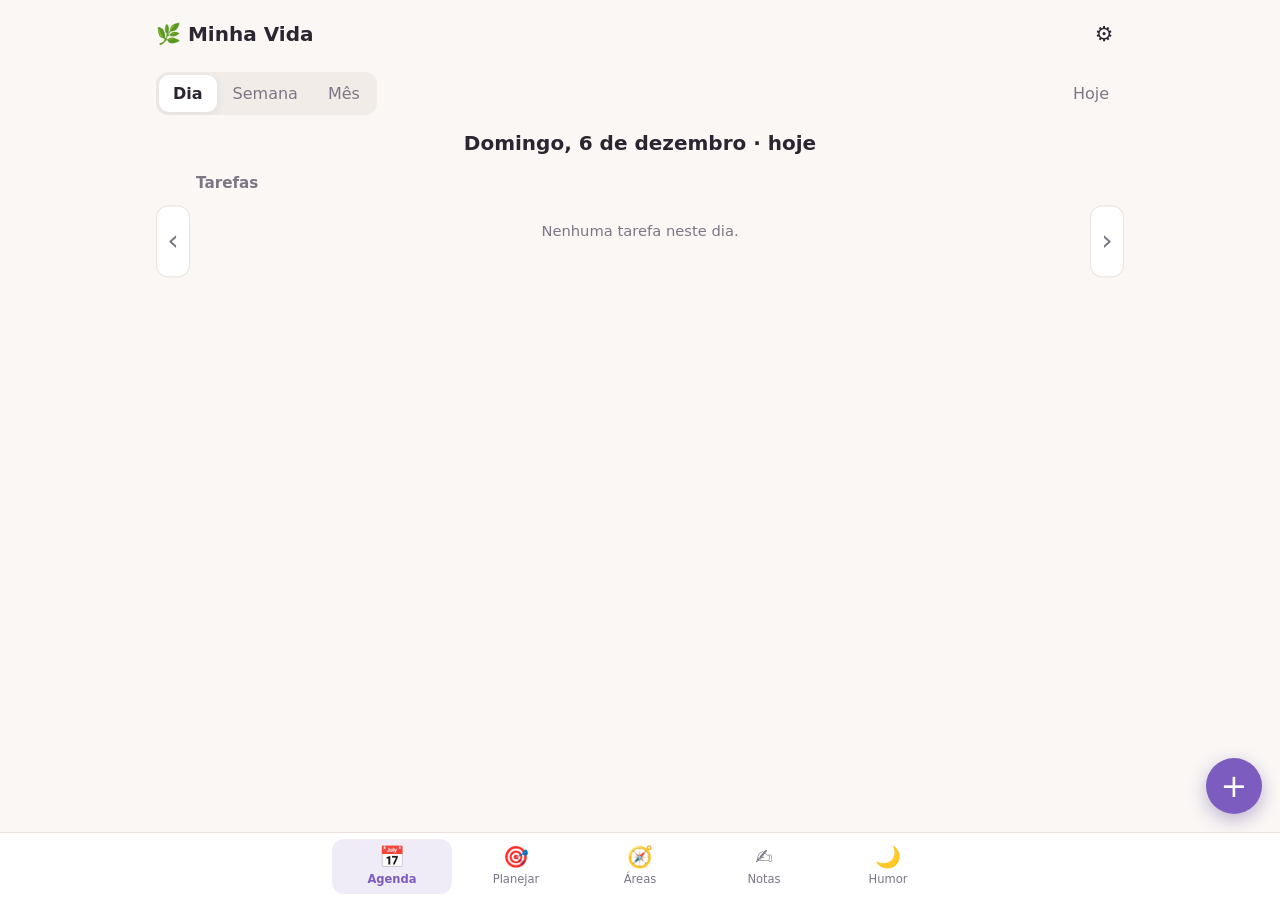
==== index.html @ b8c73d3e "Primeira versão do app Minha Vida (PWA offline, dados locais) Cinco abas: Agenda (dia/semana/mês), P" ====
<!doctype html>
<html lang="pt-BR">
<head>
  <meta charset="utf-8">
  <meta name="viewport" content="width=device-width, initial-scale=1, viewport-fit=cover">
  <title>Minha Vida</title>
  <meta name="description" content="Organize tarefas, metas, hábitos, áreas da vida, notas e humor em um só lugar.">
  <meta name="theme-color" content="#7c5cbf">
  <link rel="manifest" href="manifest.webmanifest">
  <link rel="icon" href="icons/icon.svg" type="image/svg+xml">
  <link rel="apple-touch-icon" href="icons/icon-192.png">
  <link rel="stylesheet" href="css/style.css">
</head>
<body>
  <div id="app" class="app"></div>
  <noscript>Este app precisa de JavaScript.</noscript>
  <script type="module" src="js/main.js"></script>
</body>
</html>
---- css/style.css ----
:root {
  --bg: #faf7f5; --surface: #fff; --surface-2: #f1ece8; --text: #2a2530; --muted: #7d7685; --border: #e8e1dc;
  --accent: #7c5cbf; --accent-ink: #fff; --danger: #d9534f; --shadow: 0 2px 10px rgba(60, 40, 80, .07);
  --r: 16px; --moon-dark: #3a3550; --moon-lit: #f6efc9;
}
@media (prefers-color-scheme: dark) {
  :root { --bg: #16131a; --surface: #211d27; --surface-2: #2c2733; --text: #f1ecf5; --muted: #a59dae; --border: #35303d;
    --accent: #a98bf0; --accent-ink: #1a1422; --shadow: 0 2px 12px rgba(0, 0, 0, .35); --moon-dark: #4a4560; }
}
* { box-sizing: border-box; }
html { -webkit-text-size-adjust: 100%; }
body { margin: 0; background: var(--bg); color: var(--text); font: 16px/1.45 system-ui, -apple-system, 'Segoe UI', Roboto, sans-serif; }
button, input, select, textarea { font: inherit; color: inherit; }
button { cursor: pointer; }
h1, h2, h3, p { margin: 0; }
.muted { color: var(--muted); } .small { font-size: .82rem; } .grow { flex: 1; }
.app { max-width: 1000px; margin: 0 auto; min-height: 100dvh; padding-bottom: 96px; }
.topbar { display: flex; align-items: center; justify-content: space-between; padding: 14px 16px 6px; padding-top: max(14px, env(safe-area-inset-top)); }
.topbar h1 { font-size: 1.25rem; }
.view { padding: 8px 16px 24px; }

/* nav inferior */
.tabbar { position: fixed; left: 0; right: 0; bottom: 0; z-index: 20; display: flex; justify-content: center; gap: 4px;
  padding: 6px 8px calc(6px + env(safe-area-inset-bottom)); background: color-mix(in srgb, var(--surface) 92%, transparent); backdrop-filter: blur(10px); border-top: 1px solid var(--border); }
.tab { flex: 1; max-width: 120px; display: flex; flex-direction: column; align-items: center; gap: 1px; padding: 6px 4px; border: 0; background: none; border-radius: 12px; font-size: .72rem; color: var(--muted); }
.tab .ico { font-size: 1.3rem; line-height: 1.2; }
.tab.on { color: var(--accent); background: color-mix(in srgb, var(--accent) 12%, transparent); font-weight: 600; }

/* botões e controles */
.btn { border: 1px solid var(--border); background: var(--surface); border-radius: 12px; padding: 9px 14px; font-weight: 500; }
.btn:hover { background: var(--surface-2); }
.btn.primary { background: var(--accent); color: var(--accent-ink); border-color: transparent; }
.btn.primary:hover { filter: brightness(1.08); }
.btn.ghost { background: transparent; border-color: transparent; color: var(--muted); }
.btn.danger { color: var(--danger); border-color: color-mix(in srgb, var(--danger) 40%, transparent); background: transparent; }
.btn.sm { padding: 6px 11px; font-size: .86rem; border-radius: 10px; }
.icon-btn { width: 40px; height: 40px; border: 0; background: transparent; border-radius: 50%; font-size: 1.3rem; }
.icon-btn:hover { background: var(--surface-2); }
:focus-visible { outline: 2px solid var(--accent); outline-offset: 2px; }
.select, .search, .form input:not([type=checkbox]), .form select, .form textarea, textarea, .note-title {
  width: 100%; border: 1px solid var(--border); background: var(--surface); border-radius: 12px; padding: 10px 12px; }
.select { width: auto; padding: 8px 10px; }
.select.tiny { padding: 4px 6px; font-size: .8rem; }
textarea { resize: vertical; }
.seg, .subtabs { display: inline-flex; background: var(--surface-2); border-radius: 12px; padding: 3px; gap: 2px; max-width: 100%; overflow-x: auto; }
.seg button, .subtabs button { border: 0; background: transparent; padding: 7px 14px; border-radius: 10px; white-space: nowrap; color: var(--muted); }
.seg button.on, .subtabs button.on { background: var(--surface); color: var(--text); font-weight: 600; box-shadow: var(--shadow); }
.subtabs { display: flex; margin: 4px 0 14px; }
.subtabs button { flex: 1; }
.toolbar { display: flex; gap: 8px; align-items: center; justify-content: space-between; flex-wrap: wrap; margin: 4px 0 12px; }
.view-head { display: flex; gap: 12px; align-items: center; justify-content: space-between; margin-bottom: 14px; }
.view-head p { font-size: .9rem; }
.fab { position: fixed; right: 18px; bottom: calc(86px + env(safe-area-inset-bottom)); z-index: 15; width: 56px; height: 56px; border-radius: 50%;
  border: 0; background: var(--accent); color: var(--accent-ink); font-size: 2rem; line-height: 1; box-shadow: 0 6px 18px rgba(80, 50, 140, .35); }

/* cards e listas */
.card { background: var(--surface); border: 1px solid var(--border); border-radius: var(--r); padding: 14px; box-shadow: var(--shadow); }
.grid { display: grid; grid-template-columns: repeat(auto-fill, minmax(290px, 1fr)); gap: 12px; }
.sec { margin: 0 0 18px; } .sec-head { display: flex; justify-content: space-between; align-items: center; margin-bottom: 8px; }
.sec h3 { font-size: .95rem; color: var(--muted); text-transform: none; font-weight: 600; }
.rows { display: flex; flex-direction: column; gap: 6px; }
.row { display: flex; align-items: flex-start; gap: 10px; background: var(--surface); border: 1px solid var(--border); border-radius: 12px; padding: 9px 12px; }
.card .row { background: var(--surface-2); border-color: transparent; }
.row-main { flex: 1; min-width: 0; cursor: pointer; }
.row-title { overflow-wrap: anywhere; }
.row.done .row-title { text-decoration: line-through; color: var(--muted); }
.row-meta { display: flex; flex-wrap: wrap; gap: 5px; margin-top: 3px; align-items: center; }
.row.link { align-items: center; } .row.ev { cursor: pointer; align-items: center; }
.ev-ico { font-size: 1.2rem; }
.time { font-size: .78rem; color: var(--muted); background: var(--surface-2); border-radius: 8px; padding: 1px 7px; }
.card .time { background: var(--surface); }
.check { flex: none; width: 24px; height: 24px; margin-top: 1px; border-radius: 50%; border: 2px solid var(--border); background: var(--surface); color: var(--accent-ink); font-size: .8rem; display: grid; place-items: center; padding: 0; }
.check.on { background: var(--accent); border-color: var(--accent); }
.chip { --c: var(--muted); display: inline-block; max-width: 100%; overflow: hidden; text-overflow: ellipsis; white-space: nowrap; font-size: .76rem; padding: 1px 9px; border-radius: 99px;
  background: color-mix(in srgb, var(--c) 16%, transparent); color: color-mix(in srgb, var(--c) 70%, var(--text)); }
.empty { color: var(--muted); text-align: center; padding: 18px 8px; font-size: .92rem; }
.bar { height: 9px; background: var(--surface-2); border-radius: 9px; overflow: hidden; }
.bar i { display: block; height: 100%; border-radius: 9px; transition: width .3s; }

/* metas */
.goal { border-left: 5px solid var(--c, var(--accent)); display: flex; flex-direction: column; gap: 9px; }
.goal.is-done { opacity: .85; }
.goal-top { display: flex; gap: 6px; flex-wrap: wrap; align-items: center; }
.goal-title { font-size: 1.05rem; }
.goal-nums { display: flex; justify-content: space-between; font-size: .88rem; margin-top: 5px; }
.why { font-size: .86rem; color: var(--muted); font-style: italic; }
.pace { font-size: .74rem; } .pace.ok { color: #3f9c7c; } .pace.late { color: #d9774a; }
.goal-det summary { cursor: pointer; font-size: .84rem; color: var(--muted); padding: 4px 0; }
.goal-det .rows { margin-top: 6px; }
.actions { display: flex; gap: 6px; flex-wrap: wrap; margin-top: 2px; }
.habit-top { display: flex; justify-content: space-between; align-items: center; gap: 8px; margin-bottom: 4px; }
.habit-top h3 { font-size: 1rem; color: var(--text); }
.strip { display: flex; gap: 6px; margin-top: 10px; }
.dot { flex: 1; aspect-ratio: 1; max-width: 42px; border-radius: 50%; border: 2px solid var(--border); background: var(--surface); font-size: .75rem; color: var(--muted); padding: 0; }
.dot.on { background: var(--accent); border-color: var(--accent); color: var(--accent-ink); font-weight: 700; }
.dot.now { border-color: var(--accent); } .dot.off { opacity: .35; cursor: default; }
.routine.off { opacity: .55; } .routine .rows { margin: 10px 0; }
.switch { display: flex; align-items: center; gap: 6px; font-size: .82rem; color: var(--muted); }

/* dias da semana (form) */
.days { display: flex; gap: 6px; }
.day { width: 38px; height: 38px; border-radius: 50%; border: 1px solid var(--border); background: var(--surface); color: var(--muted); padding: 0; font-weight: 600; display: grid; place-items: center; }
.day.on { background: var(--accent); color: var(--accent-ink); border-color: transparent; }
span.day { width: 30px; height: 30px; font-size: .8rem; }
.days.ro { margin-bottom: 4px; }
.swatches { display: flex; gap: 8px; flex-wrap: wrap; }
.sw { width: 30px; height: 30px; border-radius: 50%; border: 2px solid transparent; padding: 0; }
.sw.on { border-color: var(--text); box-shadow: 0 0 0 2px var(--surface) inset; }

/* modal */
.overlay { position: fixed; inset: 0; z-index: 50; background: rgba(20, 12, 30, .5); display: flex; align-items: flex-end; justify-content: center; }
.sheet { width: 100%; max-width: 520px; max-height: 92dvh; display: flex; flex-direction: column; background: var(--bg); border-radius: 22px 22px 0 0; animation: up .2s ease-out; }
@keyframes up { from { transform: translateY(30px); opacity: 0; } }
@media (min-width: 640px) { .overlay { align-items: center; } .sheet { border-radius: 22px; } }
.sheet-head { display: flex; justify-content: space-between; align-items: center; padding: 12px 12px 4px 20px; }
.sheet-body { padding: 8px 20px 20px; overflow: auto; }
.form { display: flex; flex-direction: column; gap: 12px; }
.field { display: flex; flex-direction: column; gap: 4px; } .field.inline { flex-direction: row; align-items: center; gap: 8px; }
.lbl { font-size: .84rem; color: var(--muted); font-weight: 500; }
.err { color: var(--danger); min-height: 0; } .err:empty { display: none; }
.hint { font-size: .86rem; color: var(--muted); background: var(--surface-2); padding: 8px 12px; border-radius: 10px; }
.form-foot { display: flex; gap: 8px; margin-top: 6px; }
.menu { display: flex; flex-direction: column; gap: 8px; } .menu-item { text-align: left; padding: 14px; font-size: 1rem; }
.toast { position: fixed; left: 50%; bottom: 110px; transform: translateX(-50%); z-index: 60; background: var(--text); color: var(--bg); padding: 10px 16px; border-radius: 99px; font-size: .9rem; transition: opacity .35s; }
.toast.out { opacity: 0; }

/* agenda */
.lateral { display: grid; grid-template-columns: 34px 1fr 34px; gap: 6px; align-items: start; }
.side-nav { position: sticky; top: 40vh; height: 72px; border: 1px solid var(--border); background: var(--surface); border-radius: 12px; font-size: 1.8rem; color: var(--muted); padding: 0; }
.side-nav:hover { background: var(--surface-2); color: var(--accent); }
.lateral-body { min-width: 0; }
.period { font-size: 1.25rem; text-align: center; margin: 2px 0 14px; }
.week { display: grid; grid-template-columns: repeat(auto-fit, minmax(210px, 1fr)); gap: 8px; }
.daycard { background: var(--surface); border: 1px solid var(--border); border-radius: 14px; padding: 10px; cursor: pointer; min-height: 80px; display: flex; flex-direction: column; gap: 4px; }
.daycard.is-today { border-color: var(--accent); box-shadow: 0 0 0 1px var(--accent); }
.daycard-head { display: flex; justify-content: space-between; align-items: baseline; color: var(--muted); text-transform: uppercase; font-size: .78rem; }
.daycard-head b { font-size: 1.15rem; color: var(--text); }
.mini { font-size: .82rem; padding: 3px 7px; border-radius: 8px; background: var(--surface-2); overflow-wrap: anywhere; }
.mini.ev { background: color-mix(in srgb, #e5707e 16%, transparent); } .mini.tk.done { text-decoration: line-through; color: var(--muted); }
.mini.muted { background: none; padding: 0 2px; }
.month-head, .month-grid { display: grid; grid-template-columns: repeat(7, 1fr); gap: 3px; }
.month-head span { text-align: center; font-size: .75rem; color: var(--muted); text-transform: uppercase; padding-bottom: 3px; }
.cell { min-height: 84px; background: var(--surface); border: 1px solid var(--border); border-radius: 10px; padding: 4px; display: flex; flex-direction: column; gap: 2px; text-align: left; overflow: hidden; }
.cell.blank { background: transparent; border: 0; } .cell.is-today { border-color: var(--accent); box-shadow: 0 0 0 1px var(--accent); }
.cell .num { font-size: .82rem; font-weight: 600; }
.chip-mini { font-size: .68rem; line-height: 1.25; padding: 0 4px; border-radius: 4px; background: var(--surface-2); white-space: nowrap; overflow: hidden; text-overflow: ellipsis; }
.chip-mini.ev { background: color-mix(in srgb, #e5707e 22%, transparent); } .chip-mini.done { text-decoration: line-through; opacity: .6; }
.more { font-size: .68rem; color: var(--muted); }
@media (max-width: 560px) {
  .view { padding-inline: 10px; } .lateral { grid-template-columns: 26px 1fr 26px; gap: 4px; } .side-nav { font-size: 1.4rem; }
  .chip-mini { font-size: 0; height: 5px; padding: 0; } .cell { min-height: 58px; } .more { font-size: .6rem; }
  .view-head { flex-direction: column; align-items: stretch; }
}

/* áreas */
.area-grid { display: grid; grid-template-columns: repeat(auto-fill, minmax(180px, 1fr)); gap: 12px; }
.area-card { --c: var(--accent); position: relative; text-align: left; display: flex; flex-direction: column; gap: 4px; padding: 16px; min-height: 150px;
  background: linear-gradient(160deg, color-mix(in srgb, var(--c) 20%, var(--surface)), var(--surface) 70%); border: 1px solid color-mix(in srgb, var(--c) 35%, var(--border)); border-radius: 20px; }
.area-emoji { font-size: 2rem; } .area-card .ring { position: absolute; right: 10px; top: 10px; }
.area-card b { margin-top: 2px; }
.ring-t { font-size: 13px; font-weight: 700; fill: var(--text); }
.area-head { display: flex; align-items: center; gap: 8px; margin-bottom: 12px; } .area-head h2 { flex: 1; text-align: center; font-size: 1.2rem; }
.area-summary { display: flex; align-items: center; gap: 14px; margin-bottom: 16px; border-left: 5px solid var(--c); }

/* notas */
.search { flex: 1; }
.notes-grid { display: grid; grid-template-columns: repeat(auto-fill, minmax(220px, 1fr)); gap: 12px; }
.note-card { cursor: pointer; display: flex; flex-direction: column; gap: 6px; min-height: 120px; } .note-card h3 { font-size: 1rem; }
.note-card p { font-size: .88rem; color: var(--muted); overflow-wrap: anywhere; flex: 1; }
.note-title { font-size: 1.3rem; font-weight: 700; margin-bottom: 10px; } .note-body { min-height: 55dvh; line-height: 1.6; }
.journal .card { display: flex; flex-direction: column; gap: 12px; margin-bottom: 18px; }
.mood-nav { display: flex; align-items: center; justify-content: center; gap: 6px; margin-bottom: 14px; flex-wrap: wrap; }
.mood-nav h2 { font-size: 1.15rem; min-width: 170px; text-align: center; }

/* humor e mandala */
.mood-main { display: grid; grid-template-columns: minmax(280px, 1.1fr) 1fr; gap: 18px; align-items: start; }
@media (max-width: 760px) { .mood-main { grid-template-columns: 1fr; } }
.mandala-wrap { max-width: 520px; margin: 0 auto; width: 100%; } .mandala { width: 100%; height: auto; display: block; }
.m-line { fill: none; stroke: var(--border); stroke-dasharray: 2 5; }
.m-day { cursor: pointer; outline: none; } .m-sec { stroke: var(--bg); stroke-width: 1; transition: opacity .15s; } .m-day:hover .m-sec { opacity: .8; }
.m-day.sel .m-sec { stroke: var(--text); stroke-width: 3; } .m-day.now .m-num { font-weight: 800; fill: var(--accent); }
.m-num { font-size: 9px; fill: var(--muted); pointer-events: none; }
.m-phase { font-size: 15px; font-weight: 700; fill: var(--text); } .m-date { font-size: 12px; fill: var(--muted); }
.moon-dark { fill: var(--moon-dark); } .moon-lit { fill: var(--moon-lit); } .moon.full .moon-lit { filter: drop-shadow(0 0 3px #f6efc9); }
.mood-entry { display: flex; flex-direction: column; gap: 10px; margin-bottom: 12px; }
.moods { display: grid; grid-template-columns: repeat(5, 1fr); gap: 6px; }
.mood-btn { --c: var(--border); display: flex; flex-direction: column; align-items: center; gap: 2px; padding: 8px 2px; border-radius: 14px; border: 2px solid transparent; background: var(--surface-2); }
.mood-btn span { font-size: 1.7rem; line-height: 1.1; } .mood-btn small { font-size: .66rem; color: var(--muted); text-align: center; }
.mood-btn.on { border-color: var(--c); background: color-mix(in srgb, var(--c) 22%, var(--surface)); }
.factors { display: flex; flex-wrap: wrap; gap: 6px; }
.tag { border: 1px solid var(--border); background: var(--surface); border-radius: 99px; padding: 3px 12px; font-size: .82rem; }
.tag.on { background: var(--accent); color: var(--accent-ink); border-color: transparent; }
.mood-stats { display: flex; flex-direction: column; gap: 12px; } .mood-stats h3 { font-size: .95rem; margin-bottom: 8px; }
.legend { display: flex; flex-wrap: wrap; gap: 4px 12px; font-size: .76rem; color: var(--muted); margin-top: 8px; }
.legend i { display: inline-block; width: 10px; height: 10px; border-radius: 50%; margin-right: 4px; }
.phase-bars { display: grid; grid-template-columns: repeat(8, 1fr); gap: 4px; margin: 6px 0; text-align: center; }
.pb-bar { height: 70px; background: var(--surface-2); border-radius: 8px; display: flex; align-items: flex-end; overflow: hidden; } .pb-bar i { width: 100%; }

/* canvas */
.canvas-view { display: flex; flex-direction: column; gap: 8px; }
.cv-top { display: flex; gap: 8px; align-items: center; } .cv-name { flex: 1; font-weight: 700; font-size: 1.05rem; border: 0; background: transparent; padding: 6px; min-width: 0; }
.cv-tools { display: flex; gap: 4px; align-items: center; overflow-x: auto; padding: 4px; background: var(--surface); border: 1px solid var(--border); border-radius: 14px; }
.tb { flex: none; border: 0; background: transparent; border-radius: 10px; padding: 7px 10px; white-space: nowrap; font-size: .9rem; } .tb.on { background: var(--accent); color: var(--accent-ink); }
.tb.add { background: var(--surface-2); } .tb-sep { width: 1px; align-self: stretch; background: var(--border); margin: 0 4px; flex: none; }
.pen { flex: none; width: 24px; height: 24px; border-radius: 50%; border: 2px solid transparent; padding: 0; } .pen.on { border-color: var(--text); }
.cv-hint { font-size: .8rem; color: var(--muted); white-space: nowrap; padding: 0 6px; }
.cv-ctx { display: flex; gap: 6px; align-items: center; min-height: 0; flex-wrap: wrap; } .cv-ctx:empty { display: none; }
.cv-ctx input[type=color] { width: 40px; height: 32px; border: 0; padding: 0; background: none; }
.cv-scroll { height: calc(100dvh - 270px); min-height: 360px; overflow: auto; border: 1px solid var(--border); border-radius: 16px; background: var(--surface);
  background-image: radial-gradient(var(--border) 1px, transparent 1px); background-size: 24px 24px; background-attachment: local; overscroll-behavior: contain; }
.cv-world { position: relative; background-image: radial-gradient(var(--border) 1px, transparent 1px); background-size: 24px 24px; }
.cv-svg { position: absolute; left: 0; top: 0; } .cv-links { pointer-events: none; } .cv-strokes { pointer-events: none; }
[data-tool=draw] .cv-strokes, [data-tool=erase] .cv-strokes { pointer-events: auto; touch-action: none; cursor: crosshair; }
[data-tool=erase] .cv-strokes path { cursor: pointer; stroke-opacity: .85; } [data-tool=draw] .cv-item, [data-tool=erase] .cv-item { pointer-events: none; }
.link { stroke: var(--muted); stroke-width: 2.5; } .link.on { stroke: var(--accent); stroke-width: 4; } .hit { stroke: transparent; stroke-width: 16; pointer-events: stroke; cursor: pointer; }
.cv-items { position: absolute; inset: 0; pointer-events: none; }
.cv-item { position: absolute; pointer-events: auto; touch-action: none; user-select: none; -webkit-user-select: none; border-radius: 10px; box-shadow: 0 2px 8px rgba(0, 0, 0, .15); overflow: visible; color: #2a2530; }
.cv-item.t-text { box-shadow: none; } .cv-item.t-node { border-radius: 99px; display: grid; place-items: center; text-align: center; }
.cv-item.sel { outline: 2px solid var(--accent); outline-offset: 2px; } .cv-item.link-src { outline: 3px dashed var(--accent); }
.cv-text { padding: 10px 12px; width: 100%; height: 100%; overflow: hidden; outline: none; white-space: pre-wrap; overflow-wrap: anywhere; font-size: .95rem; }
.t-text .cv-text { color: var(--text); font-size: 1.25rem; font-weight: 600; } .t-node .cv-text { height: auto; max-height: 100%; font-weight: 600; text-align: center; }
.cv-text[contenteditable=true] { user-select: text; -webkit-user-select: text; cursor: text; background: rgba(255, 255, 255, .5); border-radius: 10px; }
.cv-item img { width: 100%; height: 100%; object-fit: cover; border-radius: 10px; display: block; pointer-events: none; }
.t-color { display: flex; align-items: flex-end; } .cv-hex { font: 600 .72rem ui-monospace, monospace; background: rgba(255, 255, 255, .85); color: #222; margin: 6px; padding: 1px 6px; border-radius: 6px; }
.cv-resize { display: none; position: absolute; right: -8px; bottom: -8px; width: 18px; height: 18px; background: var(--accent); border: 2px solid #fff; border-radius: 50%; cursor: nwse-resize; }
.cv-item.sel .cv-resize { display: block; }

.period::first-letter, .mood-nav h2::first-letter { text-transform: uppercase; }
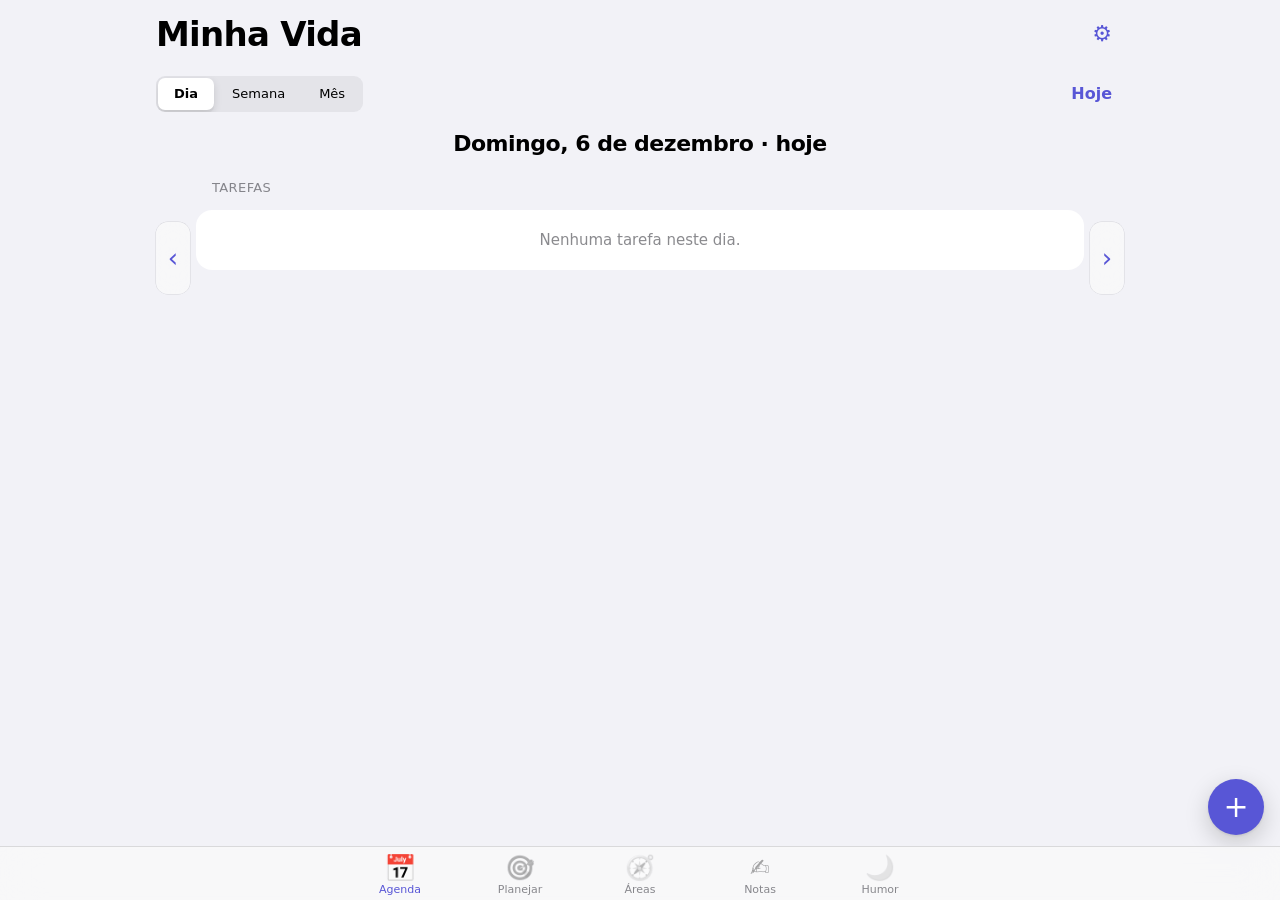
==== commit d50d94b4: "Design system estilo Apple HIG: tokens, componentes e página de referência - css/tokens.css: cores d" ====
--- a/index.html
+++ b/index.html
@@ -5,10 +5,11 @@
   <meta name="viewport" content="width=device-width, initial-scale=1, viewport-fit=cover">
   <title>Minha Vida</title>
   <meta name="description" content="Organize tarefas, metas, hábitos, áreas da vida, notas e humor em um só lugar.">
-  <meta name="theme-color" content="#7c5cbf">
+  <meta name="theme-color" content="#5856d6">
   <link rel="manifest" href="manifest.webmanifest">
   <link rel="icon" href="icons/icon.svg" type="image/svg+xml">
   <link rel="apple-touch-icon" href="icons/icon-192.png">
+  <link rel="stylesheet" href="css/tokens.css">
   <link rel="stylesheet" href="css/style.css">
 </head>
 <body>
--- a/css/tokens.css
+++ b/css/tokens.css
@@ -0,0 +1,128 @@
+/* =========================================================
+   Minha Vida · Design Tokens (estilo Apple HIG)
+   Fonte única de verdade. Claro/escuro via light-dark().
+   Forçar tema: <html data-theme="light|dark">
+   ========================================================= */
+:root {
+  color-scheme: light dark;
+
+  /* ---------- Cores do sistema (accent colors) ---------- */
+  --sys-red:    light-dark(#ff3b30, #ff453a);
+  --sys-orange: light-dark(#ff9500, #ff9f0a);
+  --sys-yellow: light-dark(#ffcc00, #ffd60a);
+  --sys-green:  light-dark(#34c759, #30d158);
+  --sys-mint:   light-dark(#00c7be, #63e6e2);
+  --sys-teal:   light-dark(#30b0c7, #40c8e0);
+  --sys-blue:   light-dark(#007aff, #0a84ff);
+  --sys-indigo: light-dark(#5856d6, #5e5ce6);
+  --sys-purple: light-dark(#af52de, #bf5af2);
+  --sys-pink:   light-dark(#ff2d55, #ff375f);
+  --sys-brown:  light-dark(#a2845e, #ac8e68);
+
+  /* ---------- Cinzas do sistema ---------- */
+  --gray-1: #8e8e93;
+  --gray-2: light-dark(#aeaeb2, #636366);
+  --gray-3: light-dark(#c7c7cc, #48484a);
+  --gray-4: light-dark(#d1d1d6, #3a3a3c);
+  --gray-5: light-dark(#e5e5ea, #2c2c2e);
+  --gray-6: light-dark(#f2f2f7, #1c1c1e);
+
+  /* ---------- Fundos (grouped) ---------- */
+  --bg-grouped:   light-dark(#f2f2f7, #000000);   /* página */
+  --bg-cell:      light-dark(#ffffff, #1c1c1e);   /* cards, células */
+  --bg-cell-2:    light-dark(#f2f2f7, #2c2c2e);   /* nível acima da célula */
+  --bg-elevated:  light-dark(#ffffff, #2c2c2e);   /* sheets, popovers */
+
+  /* ---------- Rótulos e separadores ---------- */
+  --label:        light-dark(#000000, #ffffff);
+  --label-2:      light-dark(rgba(60, 60, 67, .60), rgba(235, 235, 245, .60));
+  --label-3:      light-dark(rgba(60, 60, 67, .30), rgba(235, 235, 245, .30));
+  --separator:    light-dark(rgba(60, 60, 67, .29), rgba(84, 84, 88, .60));
+  --hairline:     light-dark(rgba(60, 60, 67, .16), rgba(84, 84, 88, .45));
+
+  /* ---------- Fills (controles translúcidos) ---------- */
+  --fill:         light-dark(rgba(120, 120, 128, .12), rgba(120, 120, 128, .24));
+  --fill-strong:  light-dark(rgba(120, 120, 128, .20), rgba(120, 120, 128, .36));
+  --segment-thumb: light-dark(#ffffff, #636366);
+
+  /* ---------- Semânticos ---------- */
+  --tint:        var(--sys-indigo);   /* cor de destaque do app */
+  --tint-ink:    #ffffff;
+  --success:     var(--sys-green);
+  --warning:     var(--sys-orange);
+  --danger:      var(--sys-red);
+
+  /* ---------- Humor (escala 1 → 5) ---------- */
+  --mood-1: var(--sys-red);
+  --mood-2: var(--sys-orange);
+  --mood-3: var(--sys-yellow);
+  --mood-4: var(--sys-green);
+  --mood-5: var(--sys-teal);
+
+  /* ---------- Lua ---------- */
+  --moon-dark: light-dark(#3a3a5c, #4a4a6a);
+  --moon-lit:  #f6efc9;
+
+  /* ---------- Materiais (translúcidos) ---------- */
+  --material-bar:  light-dark(rgba(249, 249, 249, .80), rgba(30, 30, 30, .78));
+  --material-blur: saturate(180%) blur(20px);
+  --scrim:         light-dark(rgba(0, 0, 0, .30), rgba(0, 0, 0, .55));
+
+  /* ---------- Tipografia (SF Pro / Dynamic Type) ---------- */
+  --font:         -apple-system, BlinkMacSystemFont, 'SF Pro Text', 'SF Pro Display', system-ui, 'Segoe UI', Roboto, sans-serif;
+  --font-rounded: ui-rounded, 'SF Pro Rounded', var(--font);
+  --font-mono:    ui-monospace, 'SF Mono', Menlo, Consolas, monospace;
+  /* font: peso tamanho/entrelinha família */
+  --type-large-title: 700 34px/41px var(--font);
+  --type-title-1:     700 28px/34px var(--font);
+  --type-title-2:     700 22px/28px var(--font);
+  --type-title-3:     600 20px/25px var(--font);
+  --type-headline:    600 17px/22px var(--font);
+  --type-body:        400 17px/22px var(--font);
+  --type-callout:     400 16px/21px var(--font);
+  --type-subhead:     400 15px/20px var(--font);
+  --type-footnote:    400 13px/18px var(--font);
+  --type-caption-1:   400 12px/16px var(--font);
+  --type-caption-2:   400 11px/13px var(--font);
+  --tracking-title:   -.022em;
+
+  /* ---------- Espaçamento (grade de 4pt) ---------- */
+  --s-1: 4px;  --s-2: 8px;  --s-3: 12px; --s-4: 16px;
+  --s-5: 20px; --s-6: 24px; --s-8: 32px; --s-10: 40px;
+  --gutter: 16px;       /* margem lateral da tela */
+
+  /* ---------- Cantos (contínuos / squircle) ---------- */
+  --r-xs: 6px;
+  --r-sm: 10px;
+  --r-md: 12px;     /* campos, botões retangulares */
+  --r-lg: 16px;     /* células agrupadas */
+  --r-xl: 22px;     /* cards */
+  --r-sheet: 28px;  /* sheets */
+  --r-capsule: 999px;
+
+  /* ---------- Tamanhos de controle ---------- */
+  --hit: 44px;          /* alvo mínimo de toque */
+  --tabbar-h: 49px;
+  --navbar-h: 44px;
+
+  /* ---------- Elevação ---------- */
+  --shadow-card:  0 0 0 .5px var(--hairline);
+  --shadow-float: 0 8px 24px rgba(0, 0, 0, .18), 0 1px 3px rgba(0, 0, 0, .10);
+  --shadow-thumb: 0 3px 8px rgba(0, 0, 0, .12), 0 3px 1px rgba(0, 0, 0, .04);
+
+  /* ---------- Movimento ---------- */
+  --ease-standard: cubic-bezier(.25, .1, .25, 1);
+  --ease-out:      cubic-bezier(.22, 1, .36, 1);
+  --ease-spring:   cubic-bezier(.34, 1.4, .64, 1);
+  --dur-fast: .15s; --dur: .3s; --dur-slow: .5s;
+}
+:root[data-theme="light"] { color-scheme: light; }
+:root[data-theme="dark"]  { color-scheme: dark; }
+
+@media (prefers-reduced-motion: reduce) {
+  :root { --dur-fast: 0s; --dur: 0s; --dur-slow: 0s; }
+  * { animation-duration: .01ms !important; transition-duration: .01ms !important; scroll-behavior: auto !important; }
+}
+@media (prefers-contrast: more) {
+  :root { --hairline: var(--separator); --label-2: light-dark(rgba(60,60,67,.8), rgba(235,235,245,.8)); }
+}
--- a/css/style.css
+++ b/css/style.css
@@ -1,228 +1,243 @@
-:root {
-  --bg: #faf7f5; --surface: #fff; --surface-2: #f1ece8; --text: #2a2530; --muted: #7d7685; --border: #e8e1dc;
-  --accent: #7c5cbf; --accent-ink: #fff; --danger: #d9534f; --shadow: 0 2px 10px rgba(60, 40, 80, .07);
-  --r: 16px; --moon-dark: #3a3550; --moon-lit: #f6efc9;
-}
-@media (prefers-color-scheme: dark) {
-  :root { --bg: #16131a; --surface: #211d27; --surface-2: #2c2733; --text: #f1ecf5; --muted: #a59dae; --border: #35303d;
-    --accent: #a98bf0; --accent-ink: #1a1422; --shadow: 0 2px 12px rgba(0, 0, 0, .35); --moon-dark: #4a4560; }
-}
-* { box-sizing: border-box; }
-html { -webkit-text-size-adjust: 100%; }
-body { margin: 0; background: var(--bg); color: var(--text); font: 16px/1.45 system-ui, -apple-system, 'Segoe UI', Roboto, sans-serif; }
+/* Minha Vida · componentes — usa apenas tokens de tokens.css */
+*, *::before, *::after { box-sizing: border-box; }
+html { -webkit-text-size-adjust: 100%; -webkit-tap-highlight-color: transparent; }
+body { margin: 0; background: var(--bg-grouped); color: var(--label); font: var(--type-body); -webkit-font-smoothing: antialiased; }
 button, input, select, textarea { font: inherit; color: inherit; }
 button { cursor: pointer; }
 h1, h2, h3, p { margin: 0; }
-.muted { color: var(--muted); } .small { font-size: .82rem; } .grow { flex: 1; }
-.app { max-width: 1000px; margin: 0 auto; min-height: 100dvh; padding-bottom: 96px; }
-.topbar { display: flex; align-items: center; justify-content: space-between; padding: 14px 16px 6px; padding-top: max(14px, env(safe-area-inset-top)); }
-.topbar h1 { font-size: 1.25rem; }
-.view { padding: 8px 16px 24px; }
-
-/* nav inferior */
-.tabbar { position: fixed; left: 0; right: 0; bottom: 0; z-index: 20; display: flex; justify-content: center; gap: 4px;
-  padding: 6px 8px calc(6px + env(safe-area-inset-bottom)); background: color-mix(in srgb, var(--surface) 92%, transparent); backdrop-filter: blur(10px); border-top: 1px solid var(--border); }
-.tab { flex: 1; max-width: 120px; display: flex; flex-direction: column; align-items: center; gap: 1px; padding: 6px 4px; border: 0; background: none; border-radius: 12px; font-size: .72rem; color: var(--muted); }
-.tab .ico { font-size: 1.3rem; line-height: 1.2; }
-.tab.on { color: var(--accent); background: color-mix(in srgb, var(--accent) 12%, transparent); font-weight: 600; }
-
-/* botões e controles */
-.btn { border: 1px solid var(--border); background: var(--surface); border-radius: 12px; padding: 9px 14px; font-weight: 500; }
-.btn:hover { background: var(--surface-2); }
-.btn.primary { background: var(--accent); color: var(--accent-ink); border-color: transparent; }
-.btn.primary:hover { filter: brightness(1.08); }
-.btn.ghost { background: transparent; border-color: transparent; color: var(--muted); }
-.btn.danger { color: var(--danger); border-color: color-mix(in srgb, var(--danger) 40%, transparent); background: transparent; }
-.btn.sm { padding: 6px 11px; font-size: .86rem; border-radius: 10px; }
-.icon-btn { width: 40px; height: 40px; border: 0; background: transparent; border-radius: 50%; font-size: 1.3rem; }
-.icon-btn:hover { background: var(--surface-2); }
-:focus-visible { outline: 2px solid var(--accent); outline-offset: 2px; }
+.muted { color: var(--label-2); } .small { font: var(--type-footnote); } .grow { flex: 1; }
+:focus-visible { outline: 3px solid color-mix(in srgb, var(--tint) 55%, transparent); outline-offset: 2px; }
+
+/* ---------- Estrutura ---------- */
+.app { max-width: 1000px; margin: 0 auto; min-height: 100dvh; padding-bottom: calc(var(--tabbar-h) + 48px + env(safe-area-inset-bottom)); }
+.topbar { display: flex; align-items: center; justify-content: space-between; padding: max(var(--s-3), env(safe-area-inset-top)) var(--gutter) var(--s-1); min-height: var(--navbar-h); }
+.topbar h1 { font: var(--type-large-title); letter-spacing: var(--tracking-title); }
+.view { padding: var(--s-2) var(--gutter) var(--s-6); }
+.tabbar { position: fixed; inset: auto 0 0 0; z-index: 20; display: flex; justify-content: center; padding: var(--s-1) var(--s-2) env(safe-area-inset-bottom);
+  background: var(--material-bar); -webkit-backdrop-filter: var(--material-blur); backdrop-filter: var(--material-blur); border-top: .5px solid var(--hairline); }
+.tab { flex: 1; max-width: 120px; min-height: var(--tabbar-h); display: flex; flex-direction: column; align-items: center; justify-content: center; gap: 1px;
+  border: 0; background: none; font: var(--type-caption-2); font-weight: 500; color: var(--label-2); transition: color var(--dur-fast); }
+.tab .ico { font-size: 24px; line-height: 1.1; filter: grayscale(1); opacity: .75; transition: filter var(--dur-fast), opacity var(--dur-fast), transform var(--dur) var(--ease-spring); }
+.tab.on { color: var(--tint); } .tab.on .ico { filter: none; opacity: 1; transform: scale(1.08); }
+
+/* ---------- Botões ---------- */
+.btn { position: relative; min-height: var(--hit); padding: 0 var(--s-5); border: 0; border-radius: var(--r-capsule); font: var(--type-headline); font-size: 16px;
+  background: color-mix(in srgb, var(--tint) 14%, transparent); color: var(--tint); transition: transform var(--dur-fast) var(--ease-out), filter var(--dur-fast); }
+.btn:active { transform: scale(.97); filter: brightness(.92); }
+.btn.primary { background: var(--tint); color: var(--tint-ink); }
+.btn.ghost { background: transparent; color: var(--tint); padding-inline: var(--s-3); }
+.btn.danger { background: color-mix(in srgb, var(--danger) 14%, transparent); color: var(--danger); }
+.btn.sm { min-height: 34px; padding: 0 var(--s-3); font-size: 14px; font-weight: 500; }
+.btn.sm::after { content: ''; position: absolute; inset: -5px -2px; }
+.icon-btn { width: var(--hit); height: var(--hit); border: 0; background: transparent; border-radius: 50%; font-size: 22px; color: var(--tint); display: grid; place-items: center; }
+.icon-btn:active { background: var(--fill); }
+
+/* ---------- Campos ---------- */
 .select, .search, .form input:not([type=checkbox]), .form select, .form textarea, textarea, .note-title {
-  width: 100%; border: 1px solid var(--border); background: var(--surface); border-radius: 12px; padding: 10px 12px; }
-.select { width: auto; padding: 8px 10px; }
-.select.tiny { padding: 4px 6px; font-size: .8rem; }
-textarea { resize: vertical; }
-.seg, .subtabs { display: inline-flex; background: var(--surface-2); border-radius: 12px; padding: 3px; gap: 2px; max-width: 100%; overflow-x: auto; }
-.seg button, .subtabs button { border: 0; background: transparent; padding: 7px 14px; border-radius: 10px; white-space: nowrap; color: var(--muted); }
-.seg button.on, .subtabs button.on { background: var(--surface); color: var(--text); font-weight: 600; box-shadow: var(--shadow); }
-.subtabs { display: flex; margin: 4px 0 14px; }
-.subtabs button { flex: 1; }
-.toolbar { display: flex; gap: 8px; align-items: center; justify-content: space-between; flex-wrap: wrap; margin: 4px 0 12px; }
-.view-head { display: flex; gap: 12px; align-items: center; justify-content: space-between; margin-bottom: 14px; }
-.view-head p { font-size: .9rem; }
-.fab { position: fixed; right: 18px; bottom: calc(86px + env(safe-area-inset-bottom)); z-index: 15; width: 56px; height: 56px; border-radius: 50%;
-  border: 0; background: var(--accent); color: var(--accent-ink); font-size: 2rem; line-height: 1; box-shadow: 0 6px 18px rgba(80, 50, 140, .35); }
-
-/* cards e listas */
-.card { background: var(--surface); border: 1px solid var(--border); border-radius: var(--r); padding: 14px; box-shadow: var(--shadow); }
-.grid { display: grid; grid-template-columns: repeat(auto-fill, minmax(290px, 1fr)); gap: 12px; }
-.sec { margin: 0 0 18px; } .sec-head { display: flex; justify-content: space-between; align-items: center; margin-bottom: 8px; }
-.sec h3 { font-size: .95rem; color: var(--muted); text-transform: none; font-weight: 600; }
-.rows { display: flex; flex-direction: column; gap: 6px; }
-.row { display: flex; align-items: flex-start; gap: 10px; background: var(--surface); border: 1px solid var(--border); border-radius: 12px; padding: 9px 12px; }
-.card .row { background: var(--surface-2); border-color: transparent; }
+  width: 100%; min-height: var(--hit); border: 0; background: var(--bg-cell); border-radius: var(--r-md); padding: var(--s-3) var(--s-4); font: var(--type-body); }
+.card textarea, .journal textarea { background: var(--bg-cell-2); }
+.select { width: auto; padding: var(--s-2) var(--s-3); } .select.tiny { min-height: 30px; padding: 2px 6px; font: var(--type-footnote); }
+textarea { resize: vertical; line-height: 1.4; }
+::placeholder { color: var(--label-3); }
+
+/* ---------- Segmented control ---------- */
+.seg, .subtabs { display: inline-flex; background: var(--fill); border-radius: 9px; padding: 2px; gap: 2px; max-width: 100%; overflow-x: auto; scrollbar-width: none; }
+.seg button, .subtabs button { min-height: 32px; border: 0; background: transparent; padding: 0 var(--s-4); border-radius: 7px; white-space: nowrap; font: var(--type-footnote); font-size: 13px; font-weight: 500;
+  transition: background var(--dur-fast), box-shadow var(--dur-fast); }
+.seg button.on, .subtabs button.on { background: var(--segment-thumb); font-weight: 600; box-shadow: var(--shadow-thumb); }
+.subtabs { display: flex; margin: var(--s-1) 0 var(--s-4); } .subtabs button { flex: 1; min-height: 34px; font-size: 14px; }
+.toolbar { display: flex; gap: var(--s-2); align-items: center; justify-content: space-between; flex-wrap: wrap; margin: var(--s-1) 0 var(--s-3); }
+.view-head { display: flex; gap: var(--s-3); align-items: center; justify-content: space-between; margin-bottom: var(--s-4); }
+.view-head p { font: var(--type-footnote); }
+.fab { position: fixed; right: var(--s-4); bottom: calc(var(--tabbar-h) + var(--s-4) + env(safe-area-inset-bottom)); z-index: 15; width: 56px; height: 56px; border-radius: 50%;
+  border: 0; background: var(--tint); color: var(--tint-ink); font-size: 30px; line-height: 1; box-shadow: var(--shadow-float); transition: transform var(--dur) var(--ease-spring); }
+.fab:active { transform: scale(.92); }
+
+/* ---------- Cards, seções e listas agrupadas ---------- */
+.card { background: var(--bg-cell); border-radius: var(--r-xl); padding: var(--s-4); }
+.grid { display: grid; grid-template-columns: repeat(auto-fill, minmax(290px, 1fr)); gap: var(--s-3); }
+.sec { margin: 0 0 var(--s-6); }
+.sec-head { display: flex; justify-content: space-between; align-items: center; margin: 0 var(--s-4) var(--s-2) var(--s-4); min-height: 28px; }
+.sec h3, .mood-stats h3 { font: var(--type-footnote); text-transform: uppercase; letter-spacing: .03em; color: var(--label-2); font-weight: 400; }
+.mood-stats .card h3, .mood-entry h3 { text-transform: none; letter-spacing: 0; font: var(--type-headline); color: var(--label); margin-bottom: var(--s-2); }
+.rows { display: flex; flex-direction: column; background: var(--bg-cell); border-radius: var(--r-lg); overflow: hidden; }
+.card .rows { background: var(--bg-cell-2); }
+.rows:empty { display: none; }
+.row { display: flex; align-items: flex-start; gap: var(--s-3); padding: var(--s-3) var(--s-4); min-height: var(--hit); background: transparent; }
+.row + .row { border-top: .5px solid var(--separator); }
 .row-main { flex: 1; min-width: 0; cursor: pointer; }
 .row-title { overflow-wrap: anywhere; }
-.row.done .row-title { text-decoration: line-through; color: var(--muted); }
+.row.done .row-title { text-decoration: line-through; color: var(--label-2); }
 .row-meta { display: flex; flex-wrap: wrap; gap: 5px; margin-top: 3px; align-items: center; }
-.row.link { align-items: center; } .row.ev { cursor: pointer; align-items: center; }
-.ev-ico { font-size: 1.2rem; }
-.time { font-size: .78rem; color: var(--muted); background: var(--surface-2); border-radius: 8px; padding: 1px 7px; }
-.card .time { background: var(--surface); }
-.check { flex: none; width: 24px; height: 24px; margin-top: 1px; border-radius: 50%; border: 2px solid var(--border); background: var(--surface); color: var(--accent-ink); font-size: .8rem; display: grid; place-items: center; padding: 0; }
-.check.on { background: var(--accent); border-color: var(--accent); }
-.chip { --c: var(--muted); display: inline-block; max-width: 100%; overflow: hidden; text-overflow: ellipsis; white-space: nowrap; font-size: .76rem; padding: 1px 9px; border-radius: 99px;
-  background: color-mix(in srgb, var(--c) 16%, transparent); color: color-mix(in srgb, var(--c) 70%, var(--text)); }
-.empty { color: var(--muted); text-align: center; padding: 18px 8px; font-size: .92rem; }
-.bar { height: 9px; background: var(--surface-2); border-radius: 9px; overflow: hidden; }
-.bar i { display: block; height: 100%; border-radius: 9px; transition: width .3s; }
-
-/* metas */
-.goal { border-left: 5px solid var(--c, var(--accent)); display: flex; flex-direction: column; gap: 9px; }
-.goal.is-done { opacity: .85; }
+.row.link, .row.ev { align-items: center; } .row.ev { cursor: pointer; } .ev-ico { font-size: 22px; }
+.time { font: var(--type-caption-1); color: var(--label-2); background: var(--fill); border-radius: var(--r-capsule); padding: 1px 8px; font-variant-numeric: tabular-nums; }
+.check { position: relative; flex: none; width: 24px; height: 24px; margin-top: -1px; border-radius: 50%; border: 1.5px solid var(--gray-2); background: transparent; color: var(--tint-ink);
+  font-size: 13px; font-weight: 700; display: grid; place-items: center; padding: 0; transition: background var(--dur-fast), border-color var(--dur-fast), transform var(--dur) var(--ease-spring); }
+.check::after { content: ''; position: absolute; inset: -10px; }
+.check.on { background: var(--tint); border-color: var(--tint); transform: scale(1.05); }
+.chip { --c: var(--label-2); display: inline-block; max-width: 100%; overflow: hidden; text-overflow: ellipsis; white-space: nowrap; font: var(--type-caption-1); padding: 1px 9px; border-radius: var(--r-capsule);
+  background: color-mix(in srgb, var(--c) 16%, transparent); color: color-mix(in srgb, var(--c) 78%, var(--label)); }
+.empty { color: var(--label-2); text-align: center; padding: var(--s-5) var(--s-2); font: var(--type-subhead); }
+.bar { height: 8px; background: var(--fill); border-radius: var(--r-capsule); overflow: hidden; }
+.bar i { display: block; height: 100%; border-radius: var(--r-capsule); transition: width var(--dur-slow) var(--ease-out); }
+
+/* ---------- Metas, hábitos, rotinas ---------- */
+.goal { display: flex; flex-direction: column; gap: var(--s-2); position: relative; }
+.goal::before { content: ''; position: absolute; left: 0; top: var(--s-4); bottom: var(--s-4); width: 4px; border-radius: 0 4px 4px 0; background: var(--c, var(--tint)); }
+.goal.is-done { opacity: .8; }
 .goal-top { display: flex; gap: 6px; flex-wrap: wrap; align-items: center; }
-.goal-title { font-size: 1.05rem; }
-.goal-nums { display: flex; justify-content: space-between; font-size: .88rem; margin-top: 5px; }
-.why { font-size: .86rem; color: var(--muted); font-style: italic; }
-.pace { font-size: .74rem; } .pace.ok { color: #3f9c7c; } .pace.late { color: #d9774a; }
-.goal-det summary { cursor: pointer; font-size: .84rem; color: var(--muted); padding: 4px 0; }
-.goal-det .rows { margin-top: 6px; }
-.actions { display: flex; gap: 6px; flex-wrap: wrap; margin-top: 2px; }
-.habit-top { display: flex; justify-content: space-between; align-items: center; gap: 8px; margin-bottom: 4px; }
-.habit-top h3 { font-size: 1rem; color: var(--text); }
-.strip { display: flex; gap: 6px; margin-top: 10px; }
-.dot { flex: 1; aspect-ratio: 1; max-width: 42px; border-radius: 50%; border: 2px solid var(--border); background: var(--surface); font-size: .75rem; color: var(--muted); padding: 0; }
-.dot.on { background: var(--accent); border-color: var(--accent); color: var(--accent-ink); font-weight: 700; }
-.dot.now { border-color: var(--accent); } .dot.off { opacity: .35; cursor: default; }
-.routine.off { opacity: .55; } .routine .rows { margin: 10px 0; }
-.switch { display: flex; align-items: center; gap: 6px; font-size: .82rem; color: var(--muted); }
-
-/* dias da semana (form) */
+.goal-title { font: var(--type-title-3); letter-spacing: var(--tracking-title); }
+.goal-nums { display: flex; justify-content: space-between; font: var(--type-subhead); margin-top: 6px; font-variant-numeric: tabular-nums; }
+.why { font: var(--type-footnote); color: var(--label-2); font-style: italic; }
+.pace { font: var(--type-caption-1); } .pace.ok { color: var(--success); } .pace.late { color: var(--warning); }
+.goal-det summary { cursor: pointer; font: var(--type-footnote); color: var(--label-2); padding: var(--s-1) 0; }
+.goal-det .rows { margin-top: var(--s-2); }
+.actions { display: flex; gap: var(--s-2); flex-wrap: wrap; margin-top: 2px; }
+.habit-top { display: flex; justify-content: space-between; align-items: center; gap: var(--s-2); margin-bottom: var(--s-1); }
+.habit-top h3 { font: var(--type-headline); }
+.strip { display: flex; gap: 6px; margin-top: var(--s-3); }
+.dot { flex: 1; aspect-ratio: 1; max-width: 42px; border-radius: 50%; border: 0; background: var(--fill); font: var(--type-caption-1); font-weight: 600; color: var(--label-2); padding: 0; transition: background var(--dur-fast), transform var(--dur) var(--ease-spring); }
+.dot.on { background: var(--tint); color: var(--tint-ink); } .dot.now { box-shadow: 0 0 0 2px var(--tint); } .dot.off { opacity: .35; cursor: default; }
+.routine.off { opacity: .55; } .routine .rows { margin: var(--s-3) 0; }
+
+/* Switch (iOS) */
+.switch { display: flex; align-items: center; gap: var(--s-2); font: var(--type-footnote); color: var(--label-2); }
+.switch input { appearance: none; -webkit-appearance: none; position: relative; flex: none; width: 51px; height: 31px; margin: 0; border-radius: var(--r-capsule); background: var(--fill-strong); transition: background var(--dur) var(--ease-standard); cursor: pointer; }
+.switch input::after { content: ''; position: absolute; top: 2px; left: 2px; width: 27px; height: 27px; border-radius: 50%; background: #fff; box-shadow: 0 3px 8px rgba(0,0,0,.15), 0 3px 1px rgba(0,0,0,.06); transition: transform var(--dur) var(--ease-spring); }
+.switch input:checked { background: var(--success); } .switch input:checked::after { transform: translateX(20px); }
+
+/* Seletores de dia e cor */
 .days { display: flex; gap: 6px; }
-.day { width: 38px; height: 38px; border-radius: 50%; border: 1px solid var(--border); background: var(--surface); color: var(--muted); padding: 0; font-weight: 600; display: grid; place-items: center; }
-.day.on { background: var(--accent); color: var(--accent-ink); border-color: transparent; }
-span.day { width: 30px; height: 30px; font-size: .8rem; }
-.days.ro { margin-bottom: 4px; }
-.swatches { display: flex; gap: 8px; flex-wrap: wrap; }
-.sw { width: 30px; height: 30px; border-radius: 50%; border: 2px solid transparent; padding: 0; }
-.sw.on { border-color: var(--text); box-shadow: 0 0 0 2px var(--surface) inset; }
-
-/* modal */
-.overlay { position: fixed; inset: 0; z-index: 50; background: rgba(20, 12, 30, .5); display: flex; align-items: flex-end; justify-content: center; }
-.sheet { width: 100%; max-width: 520px; max-height: 92dvh; display: flex; flex-direction: column; background: var(--bg); border-radius: 22px 22px 0 0; animation: up .2s ease-out; }
-@keyframes up { from { transform: translateY(30px); opacity: 0; } }
-@media (min-width: 640px) { .overlay { align-items: center; } .sheet { border-radius: 22px; } }
-.sheet-head { display: flex; justify-content: space-between; align-items: center; padding: 12px 12px 4px 20px; }
-.sheet-body { padding: 8px 20px 20px; overflow: auto; }
-.form { display: flex; flex-direction: column; gap: 12px; }
-.field { display: flex; flex-direction: column; gap: 4px; } .field.inline { flex-direction: row; align-items: center; gap: 8px; }
-.lbl { font-size: .84rem; color: var(--muted); font-weight: 500; }
-.err { color: var(--danger); min-height: 0; } .err:empty { display: none; }
-.hint { font-size: .86rem; color: var(--muted); background: var(--surface-2); padding: 8px 12px; border-radius: 10px; }
-.form-foot { display: flex; gap: 8px; margin-top: 6px; }
-.menu { display: flex; flex-direction: column; gap: 8px; } .menu-item { text-align: left; padding: 14px; font-size: 1rem; }
-.toast { position: fixed; left: 50%; bottom: 110px; transform: translateX(-50%); z-index: 60; background: var(--text); color: var(--bg); padding: 10px 16px; border-radius: 99px; font-size: .9rem; transition: opacity .35s; }
+.day { width: 38px; height: 38px; border-radius: 50%; border: 0; background: var(--fill); color: var(--label-2); padding: 0; font: var(--type-footnote); font-weight: 600; display: grid; place-items: center; }
+.day.on { background: var(--tint); color: var(--tint-ink); }
+span.day { width: 28px; height: 28px; font-size: 12px; } .days.ro { margin-bottom: var(--s-1); }
+.swatches { display: flex; gap: var(--s-3); flex-wrap: wrap; padding: var(--s-1) 0; }
+.sw { width: 32px; height: 32px; border-radius: 50%; border: 0; padding: 0; box-shadow: inset 0 0 0 .5px rgba(0,0,0,.15); }
+.sw.on { box-shadow: 0 0 0 2px var(--bg-grouped), 0 0 0 4px var(--label-2); }
+
+/* ---------- Sheet (modal) ---------- */
+.overlay { position: fixed; inset: 0; z-index: 50; background: var(--scrim); display: flex; align-items: flex-end; justify-content: center; animation: fade var(--dur) var(--ease-standard); }
+.sheet { position: relative; width: 100%; max-width: 520px; max-height: 92dvh; display: flex; flex-direction: column; background: var(--bg-grouped); border-radius: var(--r-sheet) var(--r-sheet) 0 0; animation: rise var(--dur) var(--ease-out); }
+.sheet::before { content: ''; position: absolute; top: 6px; left: 50%; width: 36px; height: 5px; margin-left: -18px; border-radius: 3px; background: var(--gray-3); }
+@keyframes rise { from { transform: translateY(40px); opacity: 0; } } @keyframes fade { from { opacity: 0; } }
+@media (min-width: 640px) { .overlay { align-items: center; } .sheet { border-radius: var(--r-sheet); } .sheet::before { display: none; } }
+.sheet-head { display: flex; justify-content: space-between; align-items: center; padding: var(--s-4) var(--s-2) var(--s-1) var(--s-5); }
+.sheet-head h3 { font: var(--type-title-3); }
+.sheet-body { padding: var(--s-2) var(--s-4) calc(var(--s-5) + env(safe-area-inset-bottom)); overflow: auto; }
+.form { display: flex; flex-direction: column; gap: var(--s-3); }
+.field { display: flex; flex-direction: column; gap: 6px; } .field.inline { flex-direction: row; align-items: center; gap: var(--s-2); }
+.lbl { font: var(--type-footnote); color: var(--label-2); padding-left: var(--s-2); }
+.err { color: var(--danger); font: var(--type-footnote); padding-left: var(--s-2); } .err:empty { display: none; }
+.hint { font: var(--type-footnote); color: var(--label-2); padding: 0 var(--s-2); }
+.form-foot { display: flex; gap: var(--s-2); margin-top: var(--s-2); align-items: center; }
+.menu { display: flex; flex-direction: column; gap: var(--s-2); } .menu-item { text-align: left; padding: var(--s-4); border-radius: var(--r-lg); background: var(--bg-cell); color: var(--label); font: var(--type-body); }
+.toast { position: fixed; left: 50%; bottom: calc(var(--tabbar-h) + 72px); transform: translateX(-50%); z-index: 60; background: var(--material-bar); -webkit-backdrop-filter: var(--material-blur); backdrop-filter: var(--material-blur);
+  color: var(--label); padding: var(--s-3) var(--s-5); border-radius: var(--r-capsule); font: var(--type-subhead); box-shadow: var(--shadow-float); transition: opacity .35s; }
 .toast.out { opacity: 0; }
 
-/* agenda */
+/* ---------- Agenda ---------- */
 .lateral { display: grid; grid-template-columns: 34px 1fr 34px; gap: 6px; align-items: start; }
-.side-nav { position: sticky; top: 40vh; height: 72px; border: 1px solid var(--border); background: var(--surface); border-radius: 12px; font-size: 1.8rem; color: var(--muted); padding: 0; }
-.side-nav:hover { background: var(--surface-2); color: var(--accent); }
+.side-nav { position: sticky; top: 40vh; height: 72px; border: 0; background: var(--material-bar); -webkit-backdrop-filter: var(--material-blur); backdrop-filter: var(--material-blur); border-radius: var(--r-md); font-size: 26px; color: var(--tint); padding: 0; box-shadow: var(--shadow-card); }
+.side-nav:active { background: var(--fill); }
 .lateral-body { min-width: 0; }
-.period { font-size: 1.25rem; text-align: center; margin: 2px 0 14px; }
-.week { display: grid; grid-template-columns: repeat(auto-fit, minmax(210px, 1fr)); gap: 8px; }
-.daycard { background: var(--surface); border: 1px solid var(--border); border-radius: 14px; padding: 10px; cursor: pointer; min-height: 80px; display: flex; flex-direction: column; gap: 4px; }
-.daycard.is-today { border-color: var(--accent); box-shadow: 0 0 0 1px var(--accent); }
-.daycard-head { display: flex; justify-content: space-between; align-items: baseline; color: var(--muted); text-transform: uppercase; font-size: .78rem; }
-.daycard-head b { font-size: 1.15rem; color: var(--text); }
-.mini { font-size: .82rem; padding: 3px 7px; border-radius: 8px; background: var(--surface-2); overflow-wrap: anywhere; }
-.mini.ev { background: color-mix(in srgb, #e5707e 16%, transparent); } .mini.tk.done { text-decoration: line-through; color: var(--muted); }
-.mini.muted { background: none; padding: 0 2px; }
+.period { font: var(--type-title-2); letter-spacing: var(--tracking-title); text-align: center; margin: 2px 0 var(--s-4); }
+.period::first-letter, .mood-nav h2::first-letter { text-transform: uppercase; }
+.week { display: grid; grid-template-columns: repeat(auto-fit, minmax(210px, 1fr)); gap: var(--s-2); }
+.daycard { background: var(--bg-cell); border-radius: var(--r-lg); padding: var(--s-3); cursor: pointer; min-height: 80px; display: flex; flex-direction: column; gap: var(--s-1); }
+.daycard.is-today { box-shadow: 0 0 0 2px var(--tint); }
+.daycard-head { display: flex; justify-content: space-between; align-items: baseline; color: var(--label-2); text-transform: uppercase; font: var(--type-caption-1); }
+.daycard-head b { font: var(--type-title-3); color: var(--label); }
+.mini { font: var(--type-caption-1); padding: 3px 7px; border-radius: var(--r-xs); background: var(--fill); overflow-wrap: anywhere; }
+.mini.ev { background: color-mix(in srgb, var(--sys-pink) 16%, transparent); } .mini.tk.done { text-decoration: line-through; color: var(--label-2); } .mini.muted { background: none; padding: 0 2px; }
 .month-head, .month-grid { display: grid; grid-template-columns: repeat(7, 1fr); gap: 3px; }
-.month-head span { text-align: center; font-size: .75rem; color: var(--muted); text-transform: uppercase; padding-bottom: 3px; }
-.cell { min-height: 84px; background: var(--surface); border: 1px solid var(--border); border-radius: 10px; padding: 4px; display: flex; flex-direction: column; gap: 2px; text-align: left; overflow: hidden; }
-.cell.blank { background: transparent; border: 0; } .cell.is-today { border-color: var(--accent); box-shadow: 0 0 0 1px var(--accent); }
-.cell .num { font-size: .82rem; font-weight: 600; }
-.chip-mini { font-size: .68rem; line-height: 1.25; padding: 0 4px; border-radius: 4px; background: var(--surface-2); white-space: nowrap; overflow: hidden; text-overflow: ellipsis; }
-.chip-mini.ev { background: color-mix(in srgb, #e5707e 22%, transparent); } .chip-mini.done { text-decoration: line-through; opacity: .6; }
-.more { font-size: .68rem; color: var(--muted); }
+.month-head span { text-align: center; font: var(--type-caption-2); color: var(--label-2); text-transform: uppercase; padding-bottom: 3px; }
+.cell { min-height: 84px; background: var(--bg-cell); border: 0; border-radius: var(--r-sm); padding: 4px; display: flex; flex-direction: column; gap: 2px; text-align: left; overflow: hidden; }
+.cell.blank { background: transparent; } .cell.is-today { box-shadow: 0 0 0 2px var(--tint); }
+.cell .num { font: var(--type-footnote); font-weight: 600; } .cell.is-today .num { color: var(--tint); }
+.chip-mini { font: var(--type-caption-2); padding: 0 4px; border-radius: 4px; background: var(--fill); white-space: nowrap; overflow: hidden; text-overflow: ellipsis; }
+.chip-mini.ev { background: color-mix(in srgb, var(--sys-pink) 24%, transparent); } .chip-mini.done { text-decoration: line-through; opacity: .6; }
+.more { font: var(--type-caption-2); color: var(--label-2); }
 @media (max-width: 560px) {
-  .view { padding-inline: 10px; } .lateral { grid-template-columns: 26px 1fr 26px; gap: 4px; } .side-nav { font-size: 1.4rem; }
-  .chip-mini { font-size: 0; height: 5px; padding: 0; } .cell { min-height: 58px; } .more { font-size: .6rem; }
-  .view-head { flex-direction: column; align-items: stretch; }
+  .view { padding-inline: 10px; } .lateral { grid-template-columns: 26px 1fr 26px; gap: 4px; } .side-nav { font-size: 22px; }
+  .chip-mini { font-size: 0; height: 5px; padding: 0; } .cell { min-height: 58px; } .view-head { flex-direction: column; align-items: stretch; }
 }
 
-/* áreas */
-.area-grid { display: grid; grid-template-columns: repeat(auto-fill, minmax(180px, 1fr)); gap: 12px; }
-.area-card { --c: var(--accent); position: relative; text-align: left; display: flex; flex-direction: column; gap: 4px; padding: 16px; min-height: 150px;
-  background: linear-gradient(160deg, color-mix(in srgb, var(--c) 20%, var(--surface)), var(--surface) 70%); border: 1px solid color-mix(in srgb, var(--c) 35%, var(--border)); border-radius: 20px; }
-.area-emoji { font-size: 2rem; } .area-card .ring { position: absolute; right: 10px; top: 10px; }
-.area-card b { margin-top: 2px; }
-.ring-t { font-size: 13px; font-weight: 700; fill: var(--text); }
-.area-head { display: flex; align-items: center; gap: 8px; margin-bottom: 12px; } .area-head h2 { flex: 1; text-align: center; font-size: 1.2rem; }
-.area-summary { display: flex; align-items: center; gap: 14px; margin-bottom: 16px; border-left: 5px solid var(--c); }
-
-/* notas */
+/* ---------- Áreas ---------- */
+.area-grid { display: grid; grid-template-columns: repeat(auto-fill, minmax(180px, 1fr)); gap: var(--s-3); }
+.area-card { --c: var(--tint); position: relative; text-align: left; display: flex; flex-direction: column; gap: var(--s-1); padding: var(--s-4); min-height: 150px; border: 0; color: var(--label);
+  background: linear-gradient(160deg, color-mix(in srgb, var(--c) 22%, var(--bg-cell)), var(--bg-cell) 72%); border-radius: var(--r-xl); transition: transform var(--dur) var(--ease-out); }
+.area-card:active { transform: scale(.97); }
+.area-emoji { font-size: 32px; } .area-card .ring { position: absolute; right: 10px; top: 10px; } .area-card b { font: var(--type-headline); margin-top: 2px; }
+.ring-t { font: 700 13px var(--font); fill: var(--label); }
+.area-head { display: flex; align-items: center; gap: var(--s-2); margin-bottom: var(--s-3); } .area-head h2 { flex: 1; text-align: center; font: var(--type-title-3); }
+.area-summary { display: flex; align-items: center; gap: var(--s-4); margin-bottom: var(--s-5); }
+
+/* ---------- Notas ---------- */
 .search { flex: 1; }
-.notes-grid { display: grid; grid-template-columns: repeat(auto-fill, minmax(220px, 1fr)); gap: 12px; }
-.note-card { cursor: pointer; display: flex; flex-direction: column; gap: 6px; min-height: 120px; } .note-card h3 { font-size: 1rem; }
-.note-card p { font-size: .88rem; color: var(--muted); overflow-wrap: anywhere; flex: 1; }
-.note-title { font-size: 1.3rem; font-weight: 700; margin-bottom: 10px; } .note-body { min-height: 55dvh; line-height: 1.6; }
-.journal .card { display: flex; flex-direction: column; gap: 12px; margin-bottom: 18px; }
-.mood-nav { display: flex; align-items: center; justify-content: center; gap: 6px; margin-bottom: 14px; flex-wrap: wrap; }
-.mood-nav h2 { font-size: 1.15rem; min-width: 170px; text-align: center; }
-
-/* humor e mandala */
-.mood-main { display: grid; grid-template-columns: minmax(280px, 1.1fr) 1fr; gap: 18px; align-items: start; }
+.notes-grid { display: grid; grid-template-columns: repeat(auto-fill, minmax(220px, 1fr)); gap: var(--s-3); }
+.note-card { cursor: pointer; display: flex; flex-direction: column; gap: 6px; min-height: 120px; } .note-card h3 { font: var(--type-headline); }
+.note-card p { font: var(--type-subhead); color: var(--label-2); overflow-wrap: anywhere; flex: 1; }
+.note-title { font: var(--type-title-2); margin-bottom: var(--s-3); } .note-body { min-height: 55dvh; line-height: 1.55; }
+.journal .card { display: flex; flex-direction: column; gap: var(--s-3); margin-bottom: var(--s-5); }
+.mood-nav { display: flex; align-items: center; justify-content: center; gap: 6px; margin-bottom: var(--s-4); flex-wrap: wrap; }
+.mood-nav h2 { font: var(--type-title-3); min-width: 170px; text-align: center; }
+
+/* ---------- Humor e mandala ---------- */
+.mood-main { display: grid; grid-template-columns: minmax(280px, 1.1fr) 1fr; gap: var(--s-5); align-items: start; }
 @media (max-width: 760px) { .mood-main { grid-template-columns: 1fr; } }
 .mandala-wrap { max-width: 520px; margin: 0 auto; width: 100%; } .mandala { width: 100%; height: auto; display: block; }
-.m-line { fill: none; stroke: var(--border); stroke-dasharray: 2 5; }
-.m-day { cursor: pointer; outline: none; } .m-sec { stroke: var(--bg); stroke-width: 1; transition: opacity .15s; } .m-day:hover .m-sec { opacity: .8; }
-.m-day.sel .m-sec { stroke: var(--text); stroke-width: 3; } .m-day.now .m-num { font-weight: 800; fill: var(--accent); }
-.m-num { font-size: 9px; fill: var(--muted); pointer-events: none; }
-.m-phase { font-size: 15px; font-weight: 700; fill: var(--text); } .m-date { font-size: 12px; fill: var(--muted); }
-.moon-dark { fill: var(--moon-dark); } .moon-lit { fill: var(--moon-lit); } .moon.full .moon-lit { filter: drop-shadow(0 0 3px #f6efc9); }
-.mood-entry { display: flex; flex-direction: column; gap: 10px; margin-bottom: 12px; }
+.m-line { fill: none; stroke: var(--separator); stroke-dasharray: 2 5; }
+.m-day { cursor: pointer; outline: none; } .m-sec { stroke: var(--bg-grouped); stroke-width: 1; transition: opacity var(--dur-fast); } .m-day:hover .m-sec { opacity: .8; }
+.m-day.sel .m-sec { stroke: var(--label); stroke-width: 3; } .m-day.now .m-num { font-weight: 800; fill: var(--tint); }
+.m-num { font: 500 9px var(--font); fill: var(--label-2); pointer-events: none; }
+.m-phase { font: 600 15px var(--font); fill: var(--label); } .m-date { font: 400 12px var(--font); fill: var(--label-2); }
+.moon-dark { fill: var(--moon-dark); } .moon-lit { fill: var(--moon-lit); } .moon.full .moon-lit { filter: drop-shadow(0 0 3px var(--moon-lit)); }
+.mood-entry { display: flex; flex-direction: column; gap: var(--s-3); margin-bottom: var(--s-3); }
 .moods { display: grid; grid-template-columns: repeat(5, 1fr); gap: 6px; }
-.mood-btn { --c: var(--border); display: flex; flex-direction: column; align-items: center; gap: 2px; padding: 8px 2px; border-radius: 14px; border: 2px solid transparent; background: var(--surface-2); }
-.mood-btn span { font-size: 1.7rem; line-height: 1.1; } .mood-btn small { font-size: .66rem; color: var(--muted); text-align: center; }
-.mood-btn.on { border-color: var(--c); background: color-mix(in srgb, var(--c) 22%, var(--surface)); }
+.mood-btn { --c: var(--gray-3); display: flex; flex-direction: column; align-items: center; gap: 2px; padding: var(--s-2) 2px; border-radius: var(--r-lg); border: 2px solid transparent; background: var(--bg-cell-2); transition: transform var(--dur) var(--ease-spring); }
+.mood-btn:active { transform: scale(.94); }
+.mood-btn span { font-size: 28px; line-height: 1.1; } .mood-btn small { font: var(--type-caption-2); color: var(--label-2); text-align: center; }
+.mood-btn.on { border-color: var(--c); background: color-mix(in srgb, var(--c) 20%, var(--bg-cell)); }
 .factors { display: flex; flex-wrap: wrap; gap: 6px; }
-.tag { border: 1px solid var(--border); background: var(--surface); border-radius: 99px; padding: 3px 12px; font-size: .82rem; }
-.tag.on { background: var(--accent); color: var(--accent-ink); border-color: transparent; }
-.mood-stats { display: flex; flex-direction: column; gap: 12px; } .mood-stats h3 { font-size: .95rem; margin-bottom: 8px; }
-.legend { display: flex; flex-wrap: wrap; gap: 4px 12px; font-size: .76rem; color: var(--muted); margin-top: 8px; }
+.tag { min-height: 32px; border: 0; background: var(--fill); border-radius: var(--r-capsule); padding: 0 var(--s-3); font: var(--type-footnote); }
+.tag.on { background: var(--tint); color: var(--tint-ink); }
+.mood-stats { display: flex; flex-direction: column; gap: var(--s-3); }
+.legend { display: flex; flex-wrap: wrap; gap: 4px 12px; font: var(--type-caption-1); color: var(--label-2); margin-top: var(--s-2); }
 .legend i { display: inline-block; width: 10px; height: 10px; border-radius: 50%; margin-right: 4px; }
 .phase-bars { display: grid; grid-template-columns: repeat(8, 1fr); gap: 4px; margin: 6px 0; text-align: center; }
-.pb-bar { height: 70px; background: var(--surface-2); border-radius: 8px; display: flex; align-items: flex-end; overflow: hidden; } .pb-bar i { width: 100%; }
-
-/* canvas */
-.canvas-view { display: flex; flex-direction: column; gap: 8px; }
-.cv-top { display: flex; gap: 8px; align-items: center; } .cv-name { flex: 1; font-weight: 700; font-size: 1.05rem; border: 0; background: transparent; padding: 6px; min-width: 0; }
-.cv-tools { display: flex; gap: 4px; align-items: center; overflow-x: auto; padding: 4px; background: var(--surface); border: 1px solid var(--border); border-radius: 14px; }
-.tb { flex: none; border: 0; background: transparent; border-radius: 10px; padding: 7px 10px; white-space: nowrap; font-size: .9rem; } .tb.on { background: var(--accent); color: var(--accent-ink); }
-.tb.add { background: var(--surface-2); } .tb-sep { width: 1px; align-self: stretch; background: var(--border); margin: 0 4px; flex: none; }
-.pen { flex: none; width: 24px; height: 24px; border-radius: 50%; border: 2px solid transparent; padding: 0; } .pen.on { border-color: var(--text); }
-.cv-hint { font-size: .8rem; color: var(--muted); white-space: nowrap; padding: 0 6px; }
-.cv-ctx { display: flex; gap: 6px; align-items: center; min-height: 0; flex-wrap: wrap; } .cv-ctx:empty { display: none; }
+.pb-bar { height: 70px; background: var(--fill); border-radius: var(--r-sm); display: flex; align-items: flex-end; overflow: hidden; } .pb-bar i { width: 100%; }
+
+/* ---------- Canvas ---------- */
+.canvas-view { display: flex; flex-direction: column; gap: var(--s-2); }
+.cv-top { display: flex; gap: var(--s-2); align-items: center; }
+.cv-name { flex: 1; font: var(--type-headline); border: 0; background: transparent; padding: 6px; min-width: 0; }
+.cv-tools { display: flex; gap: 4px; align-items: center; overflow-x: auto; padding: var(--s-1); background: var(--material-bar); -webkit-backdrop-filter: var(--material-blur); backdrop-filter: var(--material-blur); border-radius: var(--r-lg); scrollbar-width: none; }
+.tb { flex: none; min-height: 36px; border: 0; background: transparent; border-radius: var(--r-sm); padding: 0 var(--s-3); white-space: nowrap; font: var(--type-footnote); font-size: 14px; }
+.tb.on { background: var(--tint); color: var(--tint-ink); } .tb.add { background: var(--fill); }
+.tb-sep { width: .5px; align-self: stretch; background: var(--separator); margin: 0 4px; flex: none; }
+.pen { flex: none; width: 24px; height: 24px; border-radius: 50%; border: 2px solid transparent; padding: 0; } .pen.on { border-color: var(--label); }
+.cv-hint { font: var(--type-caption-1); color: var(--label-2); white-space: nowrap; padding: 0 6px; }
+.cv-ctx { display: flex; gap: 6px; align-items: center; flex-wrap: wrap; } .cv-ctx:empty { display: none; }
 .cv-ctx input[type=color] { width: 40px; height: 32px; border: 0; padding: 0; background: none; }
-.cv-scroll { height: calc(100dvh - 270px); min-height: 360px; overflow: auto; border: 1px solid var(--border); border-radius: 16px; background: var(--surface);
-  background-image: radial-gradient(var(--border) 1px, transparent 1px); background-size: 24px 24px; background-attachment: local; overscroll-behavior: contain; }
-.cv-world { position: relative; background-image: radial-gradient(var(--border) 1px, transparent 1px); background-size: 24px 24px; }
-.cv-svg { position: absolute; left: 0; top: 0; } .cv-links { pointer-events: none; } .cv-strokes { pointer-events: none; }
+.cv-scroll { height: calc(100dvh - 270px); min-height: 360px; overflow: auto; border-radius: var(--r-lg); background: var(--bg-cell); overscroll-behavior: contain; }
+.cv-world { position: relative; background-image: radial-gradient(var(--separator) 1px, transparent 1px); background-size: 24px 24px; }
+.cv-svg { position: absolute; left: 0; top: 0; } .cv-links, .cv-strokes { pointer-events: none; }
 [data-tool=draw] .cv-strokes, [data-tool=erase] .cv-strokes { pointer-events: auto; touch-action: none; cursor: crosshair; }
 [data-tool=erase] .cv-strokes path { cursor: pointer; stroke-opacity: .85; } [data-tool=draw] .cv-item, [data-tool=erase] .cv-item { pointer-events: none; }
-.link { stroke: var(--muted); stroke-width: 2.5; } .link.on { stroke: var(--accent); stroke-width: 4; } .hit { stroke: transparent; stroke-width: 16; pointer-events: stroke; cursor: pointer; }
+.link { stroke: var(--label-2); stroke-width: 2.5; } .link.on { stroke: var(--tint); stroke-width: 4; } .hit { stroke: transparent; stroke-width: 16; pointer-events: stroke; cursor: pointer; }
 .cv-items { position: absolute; inset: 0; pointer-events: none; }
-.cv-item { position: absolute; pointer-events: auto; touch-action: none; user-select: none; -webkit-user-select: none; border-radius: 10px; box-shadow: 0 2px 8px rgba(0, 0, 0, .15); overflow: visible; color: #2a2530; }
-.cv-item.t-text { box-shadow: none; } .cv-item.t-node { border-radius: 99px; display: grid; place-items: center; text-align: center; }
-.cv-item.sel { outline: 2px solid var(--accent); outline-offset: 2px; } .cv-item.link-src { outline: 3px dashed var(--accent); }
-.cv-text { padding: 10px 12px; width: 100%; height: 100%; overflow: hidden; outline: none; white-space: pre-wrap; overflow-wrap: anywhere; font-size: .95rem; }
-.t-text .cv-text { color: var(--text); font-size: 1.25rem; font-weight: 600; } .t-node .cv-text { height: auto; max-height: 100%; font-weight: 600; text-align: center; }
-.cv-text[contenteditable=true] { user-select: text; -webkit-user-select: text; cursor: text; background: rgba(255, 255, 255, .5); border-radius: 10px; }
-.cv-item img { width: 100%; height: 100%; object-fit: cover; border-radius: 10px; display: block; pointer-events: none; }
-.t-color { display: flex; align-items: flex-end; } .cv-hex { font: 600 .72rem ui-monospace, monospace; background: rgba(255, 255, 255, .85); color: #222; margin: 6px; padding: 1px 6px; border-radius: 6px; }
-.cv-resize { display: none; position: absolute; right: -8px; bottom: -8px; width: 18px; height: 18px; background: var(--accent); border: 2px solid #fff; border-radius: 50%; cursor: nwse-resize; }
+.cv-item { position: absolute; pointer-events: auto; touch-action: none; user-select: none; -webkit-user-select: none; border-radius: var(--r-md); box-shadow: 0 2px 8px rgba(0,0,0,.15); color: #1c1c1e; }
+.cv-item.t-text { box-shadow: none; } .cv-item.t-node { border-radius: var(--r-capsule); display: grid; place-items: center; text-align: center; }
+.cv-item.sel { outline: 2px solid var(--tint); outline-offset: 2px; } .cv-item.link-src { outline: 3px dashed var(--tint); }
+.cv-text { padding: 10px 12px; width: 100%; height: 100%; overflow: hidden; outline: none; white-space: pre-wrap; overflow-wrap: anywhere; font: var(--type-subhead); }
+.t-text .cv-text { color: var(--label); font: var(--type-title-3); } .t-node .cv-text { height: auto; max-height: 100%; font-weight: 600; text-align: center; }
+.cv-text[contenteditable=true] { user-select: text; -webkit-user-select: text; cursor: text; background: rgba(255,255,255,.5); border-radius: var(--r-md); }
+.cv-item img { width: 100%; height: 100%; object-fit: cover; border-radius: var(--r-md); display: block; pointer-events: none; }
+.t-color { display: flex; align-items: flex-end; } .cv-hex { font: 600 11px var(--font-mono); background: rgba(255,255,255,.85); color: #222; margin: 6px; padding: 1px 6px; border-radius: 6px; }
+.cv-resize { display: none; position: absolute; right: -8px; bottom: -8px; width: 18px; height: 18px; background: var(--tint); border: 2px solid #fff; border-radius: 50%; cursor: nwse-resize; }
 .cv-item.sel .cv-resize { display: block; }
 
-.period::first-letter, .mood-nav h2::first-letter { text-transform: uppercase; }
+/* Cantos contínuos (squircle) onde o navegador suportar */
+@supports (corner-shape: squircle) {
+  .card, .rows, .area-card, .sheet, .daycard, .cell, .menu-item, .cv-scroll, .cv-tools, .mood-btn, .select, .form input, .form textarea, .form select, textarea { corner-shape: squircle; }
+}
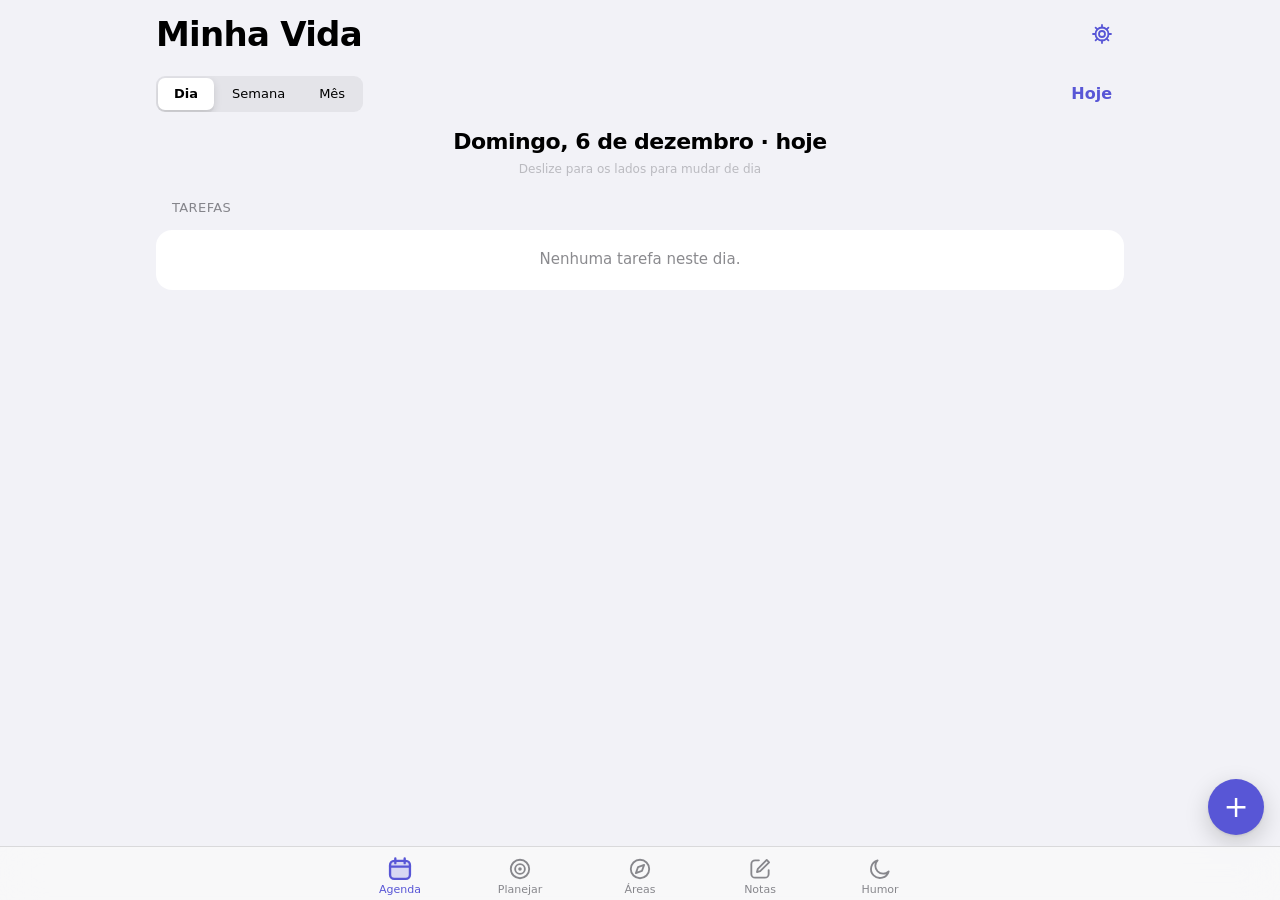
==== commit a358a896: "Prepara o app para instalar no iPhone (PWA) - Meta tags iOS (tela cheia, título, barra de status), t" ====
--- a/index.html
+++ b/index.html
@@ -5,10 +5,16 @@
   <meta name="viewport" content="width=device-width, initial-scale=1, viewport-fit=cover">
   <title>Minha Vida</title>
   <meta name="description" content="Organize tarefas, metas, hábitos, áreas da vida, notas e humor em um só lugar.">
-  <meta name="theme-color" content="#5856d6">
+  <meta name="theme-color" content="#f2f2f7" media="(prefers-color-scheme: light)">
+  <meta name="theme-color" content="#000000" media="(prefers-color-scheme: dark)">
+  <meta name="apple-mobile-web-app-capable" content="yes">
+  <meta name="mobile-web-app-capable" content="yes">
+  <meta name="apple-mobile-web-app-title" content="Minha Vida">
+  <meta name="apple-mobile-web-app-status-bar-style" content="default">
+  <meta name="format-detection" content="telephone=no">
   <link rel="manifest" href="manifest.webmanifest">
   <link rel="icon" href="icons/icon.svg" type="image/svg+xml">
-  <link rel="apple-touch-icon" href="icons/icon-192.png">
+  <link rel="apple-touch-icon" href="icons/apple-touch-icon.png">
   <link rel="stylesheet" href="css/tokens.css">
   <link rel="stylesheet" href="css/style.css">
 </head>
--- a/css/tokens.css
+++ b/css/tokens.css
@@ -73,17 +73,18 @@
   --font-rounded: ui-rounded, 'SF Pro Rounded', var(--font);
   --font-mono:    ui-monospace, 'SF Mono', Menlo, Consolas, monospace;
   /* font: peso tamanho/entrelinha família */
-  --type-large-title: 700 34px/41px var(--font);
-  --type-title-1:     700 28px/34px var(--font);
-  --type-title-2:     700 22px/28px var(--font);
-  --type-title-3:     600 20px/25px var(--font);
-  --type-headline:    600 17px/22px var(--font);
-  --type-body:        400 17px/22px var(--font);
-  --type-callout:     400 16px/21px var(--font);
-  --type-subhead:     400 15px/20px var(--font);
-  --type-footnote:    400 13px/18px var(--font);
-  --type-caption-1:   400 12px/16px var(--font);
-  --type-caption-2:   400 11px/13px var(--font);
+  --type-large-title: 700 calc(2.125rem * var(--dt))/1.206 var(--font);
+  --type-title-1: 700 calc(1.75rem * var(--dt))/1.214 var(--font);
+  --type-title-2: 700 calc(1.375rem * var(--dt))/1.273 var(--font);
+  --type-title-3: 600 calc(1.25rem * var(--dt))/1.25 var(--font);
+  --type-headline: 600 calc(1.0625rem * var(--dt))/1.294 var(--font);
+  --type-body: 400 calc(1.0625rem * var(--dt))/1.294 var(--font);
+  --type-callout: 400 calc(1.0rem * var(--dt))/1.312 var(--font);
+  --type-subhead: 400 calc(0.9375rem * var(--dt))/1.333 var(--font);
+  --type-footnote: 400 calc(0.8125rem * var(--dt))/1.385 var(--font);
+  --type-caption-1: 400 calc(0.75rem * var(--dt))/1.333 var(--font);
+  --type-caption-2: 400 calc(0.6875rem * var(--dt))/1.182 var(--font);
+  --dt: 1;   /* Dynamic Type: .9 pequeno · 1 padrão · 1.15 grande · 1.3 maior */
   --tracking-title:   -.022em;
 
   /* ---------- Espaçamento (grade de 4pt) ---------- */
--- a/css/style.css
+++ b/css/style.css
@@ -1,7 +1,7 @@
 /* Minha Vida · componentes — usa apenas tokens de tokens.css */
 *, *::before, *::after { box-sizing: border-box; }
 html { -webkit-text-size-adjust: 100%; -webkit-tap-highlight-color: transparent; }
-body { margin: 0; background: var(--bg-grouped); color: var(--label); font: var(--type-body); -webkit-font-smoothing: antialiased; }
+body { margin: 0; overscroll-behavior-y: none; touch-action: manipulation; background: var(--bg-grouped); color: var(--label); font: var(--type-body); -webkit-font-smoothing: antialiased; }
 button, input, select, textarea { font: inherit; color: inherit; }
 button { cursor: pointer; }
 h1, h2, h3, p { margin: 0; }
@@ -15,19 +15,19 @@
 .view { padding: var(--s-2) var(--gutter) var(--s-6); }
 .tabbar { position: fixed; inset: auto 0 0 0; z-index: 20; display: flex; justify-content: center; padding: var(--s-1) var(--s-2) env(safe-area-inset-bottom);
   background: var(--material-bar); -webkit-backdrop-filter: var(--material-blur); backdrop-filter: var(--material-blur); border-top: .5px solid var(--hairline); }
-.tab { flex: 1; max-width: 120px; min-height: var(--tabbar-h); display: flex; flex-direction: column; align-items: center; justify-content: center; gap: 1px;
+.tab { flex: 1; max-width: 120px; min-height: var(--tabbar-h); padding: 4px 0; display: flex; flex-direction: column; align-items: center; justify-content: center; gap: 1px;
   border: 0; background: none; font: var(--type-caption-2); font-weight: 500; color: var(--label-2); transition: color var(--dur-fast); }
-.tab .ico { font-size: 24px; line-height: 1.1; filter: grayscale(1); opacity: .75; transition: filter var(--dur-fast), opacity var(--dur-fast), transform var(--dur) var(--ease-spring); }
-.tab.on { color: var(--tint); } .tab.on .ico { filter: none; opacity: 1; transform: scale(1.08); }
+.tab svg { width: 26px; height: 26px; fill: none; stroke: currentColor; stroke-width: 1.7; stroke-linecap: round; stroke-linejoin: round; transition: transform var(--dur) var(--ease-spring); }
+.tab.on { color: var(--tint); } .tab.on svg { transform: scale(1.08); stroke-width: 2; } .tab.on svg .fl { fill: color-mix(in srgb, var(--tint) 20%, transparent); }
 
 /* ---------- Botões ---------- */
-.btn { position: relative; min-height: var(--hit); padding: 0 var(--s-5); border: 0; border-radius: var(--r-capsule); font: var(--type-headline); font-size: 16px;
+.btn { position: relative; min-height: var(--hit); padding: 0 var(--s-5); border: 0; border-radius: var(--r-capsule); font: var(--type-callout); font-weight: 600;
   background: color-mix(in srgb, var(--tint) 14%, transparent); color: var(--tint); transition: transform var(--dur-fast) var(--ease-out), filter var(--dur-fast); }
 .btn:active { transform: scale(.97); filter: brightness(.92); }
 .btn.primary { background: var(--tint); color: var(--tint-ink); }
 .btn.ghost { background: transparent; color: var(--tint); padding-inline: var(--s-3); }
 .btn.danger { background: color-mix(in srgb, var(--danger) 14%, transparent); color: var(--danger); }
-.btn.sm { min-height: 34px; padding: 0 var(--s-3); font-size: 14px; font-weight: 500; }
+.btn.sm { min-height: 34px; padding: 0 var(--s-3); font: var(--type-subhead); font-weight: 500; }
 .btn.sm::after { content: ''; position: absolute; inset: -5px -2px; }
 .icon-btn { width: var(--hit); height: var(--hit); border: 0; background: transparent; border-radius: 50%; font-size: 22px; color: var(--tint); display: grid; place-items: center; }
 .icon-btn:active { background: var(--fill); }
@@ -42,10 +42,10 @@
 
 /* ---------- Segmented control ---------- */
 .seg, .subtabs { display: inline-flex; background: var(--fill); border-radius: 9px; padding: 2px; gap: 2px; max-width: 100%; overflow-x: auto; scrollbar-width: none; }
-.seg button, .subtabs button { min-height: 32px; border: 0; background: transparent; padding: 0 var(--s-4); border-radius: 7px; white-space: nowrap; font: var(--type-footnote); font-size: 13px; font-weight: 500;
+.seg button, .subtabs button { min-height: 32px; border: 0; background: transparent; padding: 0 var(--s-4); border-radius: 7px; white-space: nowrap; font: var(--type-footnote); font-weight: 500;
   transition: background var(--dur-fast), box-shadow var(--dur-fast); }
 .seg button.on, .subtabs button.on { background: var(--segment-thumb); font-weight: 600; box-shadow: var(--shadow-thumb); }
-.subtabs { display: flex; margin: var(--s-1) 0 var(--s-4); } .subtabs button { flex: 1; min-height: 34px; font-size: 14px; }
+.subtabs { display: flex; margin: var(--s-1) 0 var(--s-4); } .subtabs button { flex: 1; min-height: 34px; font: var(--type-subhead); font-weight: 500; }
 .toolbar { display: flex; gap: var(--s-2); align-items: center; justify-content: space-between; flex-wrap: wrap; margin: var(--s-1) 0 var(--s-3); }
 .view-head { display: flex; gap: var(--s-3); align-items: center; justify-content: space-between; margin-bottom: var(--s-4); }
 .view-head p { font: var(--type-footnote); }
@@ -136,10 +136,11 @@
 .toast.out { opacity: 0; }
 
 /* ---------- Agenda ---------- */
-.lateral { display: grid; grid-template-columns: 34px 1fr 34px; gap: 6px; align-items: start; }
-.side-nav { position: sticky; top: 40vh; height: 72px; border: 0; background: var(--material-bar); -webkit-backdrop-filter: var(--material-blur); backdrop-filter: var(--material-blur); border-radius: var(--r-md); font-size: 26px; color: var(--tint); padding: 0; box-shadow: var(--shadow-card); }
-.side-nav:active { background: var(--fill); }
+.lateral { touch-action: pan-y; user-select: none; -webkit-user-select: none; min-height: 55dvh; }
 .lateral-body { min-width: 0; }
+.lateral-body.in-next { animation: in-next var(--dur) var(--ease-out); } .lateral-body.in-prev { animation: in-prev var(--dur) var(--ease-out); }
+@keyframes in-next { from { transform: translateX(28px); opacity: 0; } } @keyframes in-prev { from { transform: translateX(-28px); opacity: 0; } }
+.swipe-hint { text-align: center; font: var(--type-caption-1); color: var(--label-3); margin: -10px 0 var(--s-4); }
 .period { font: var(--type-title-2); letter-spacing: var(--tracking-title); text-align: center; margin: 2px 0 var(--s-4); }
 .period::first-letter, .mood-nav h2::first-letter { text-transform: uppercase; }
 .week { display: grid; grid-template-columns: repeat(auto-fit, minmax(210px, 1fr)); gap: var(--s-2); }
@@ -158,7 +159,7 @@
 .chip-mini.ev { background: color-mix(in srgb, var(--sys-pink) 24%, transparent); } .chip-mini.done { text-decoration: line-through; opacity: .6; }
 .more { font: var(--type-caption-2); color: var(--label-2); }
 @media (max-width: 560px) {
-  .view { padding-inline: 10px; } .lateral { grid-template-columns: 26px 1fr 26px; gap: 4px; } .side-nav { font-size: 22px; }
+  .view { padding-inline: 10px; }
   .chip-mini { font-size: 0; height: 5px; padding: 0; } .cell { min-height: 58px; } .view-head { flex-direction: column; align-items: stretch; }
 }
 
@@ -212,7 +213,7 @@
 .cv-top { display: flex; gap: var(--s-2); align-items: center; }
 .cv-name { flex: 1; font: var(--type-headline); border: 0; background: transparent; padding: 6px; min-width: 0; }
 .cv-tools { display: flex; gap: 4px; align-items: center; overflow-x: auto; padding: var(--s-1); background: var(--material-bar); -webkit-backdrop-filter: var(--material-blur); backdrop-filter: var(--material-blur); border-radius: var(--r-lg); scrollbar-width: none; }
-.tb { flex: none; min-height: 36px; border: 0; background: transparent; border-radius: var(--r-sm); padding: 0 var(--s-3); white-space: nowrap; font: var(--type-footnote); font-size: 14px; }
+.tb { flex: none; min-height: 36px; border: 0; background: transparent; border-radius: var(--r-sm); padding: 0 var(--s-3); white-space: nowrap; font: var(--type-subhead); }
 .tb.on { background: var(--tint); color: var(--tint-ink); } .tb.add { background: var(--fill); }
 .tb-sep { width: .5px; align-self: stretch; background: var(--separator); margin: 0 4px; flex: none; }
 .pen { flex: none; width: 24px; height: 24px; border-radius: 50%; border: 2px solid transparent; padding: 0; } .pen.on { border-color: var(--label); }
@@ -241,3 +242,27 @@
 @supports (corner-shape: squircle) {
   .card, .rows, .area-card, .sheet, .daycard, .cell, .menu-item, .cv-scroll, .cv-tools, .mood-btn, .select, .form input, .form textarea, .form select, textarea { corner-shape: squircle; }
 }
+
+/* ---------- Ícones ---------- */
+svg.i { width: 1.15em; height: 1.15em; flex: none; fill: none; stroke: currentColor; stroke-width: 1.8; stroke-linecap: round; stroke-linejoin: round; vertical-align: -.2em; }
+.chip svg.i { width: 1em; height: 1em; vertical-align: -.13em; }
+.btn svg.i, .tb svg.i, .subtabs svg.i, .menu-item svg.i { vertical-align: -.22em; }
+.menu-item { display: flex; align-items: center; gap: var(--s-3); }
+.menu-item svg.i { width: 22px; height: 22px; color: var(--tint); }
+.lead-ico, .ev-ico, .area-emoji { display: inline-grid; place-items: center; color: var(--tint); }
+.ev-ico { color: var(--sys-pink); } .area-emoji { color: var(--c); } .row.link .lead-ico { color: var(--label-2); }
+.subtabs svg.i { color: var(--label-2); } .subtabs button.on svg.i { color: var(--tint); }
+.mini svg.i { width: 1em; height: 1em; vertical-align: -.15em; }
+.mood-btn svg.face { color: var(--c); } .mood-btn:not(.on) svg.face { color: var(--label-2); }
+.mood-phase { display: flex; align-items: center; gap: 6px; } .moon-ico { flex: none; }
+.phase-bars .moon-ico { display: block; margin: 0 auto; }
+.icon-pick { display: flex; flex-wrap: wrap; gap: 6px; }
+.ip { width: 44px; height: 44px; border: 0; border-radius: var(--r-md); background: var(--bg-cell); color: var(--label-2); display: grid; place-items: center; padding: 0; }
+.ip.on { background: var(--tint); color: var(--tint-ink); }
+.cv-ctx .sw { flex: none; }
+h2 svg.i, h3 svg.i { vertical-align: -.15em; }
+.area-emoji { align-self: flex-start; margin-bottom: 2px; }
+
+/* iOS: campos com 16px+ evitam zoom automático ao focar */
+.select.tiny { font-size: 16px; }
+@media (display-mode: standalone) { .topbar { padding-top: max(var(--s-3), env(safe-area-inset-top)); } }
